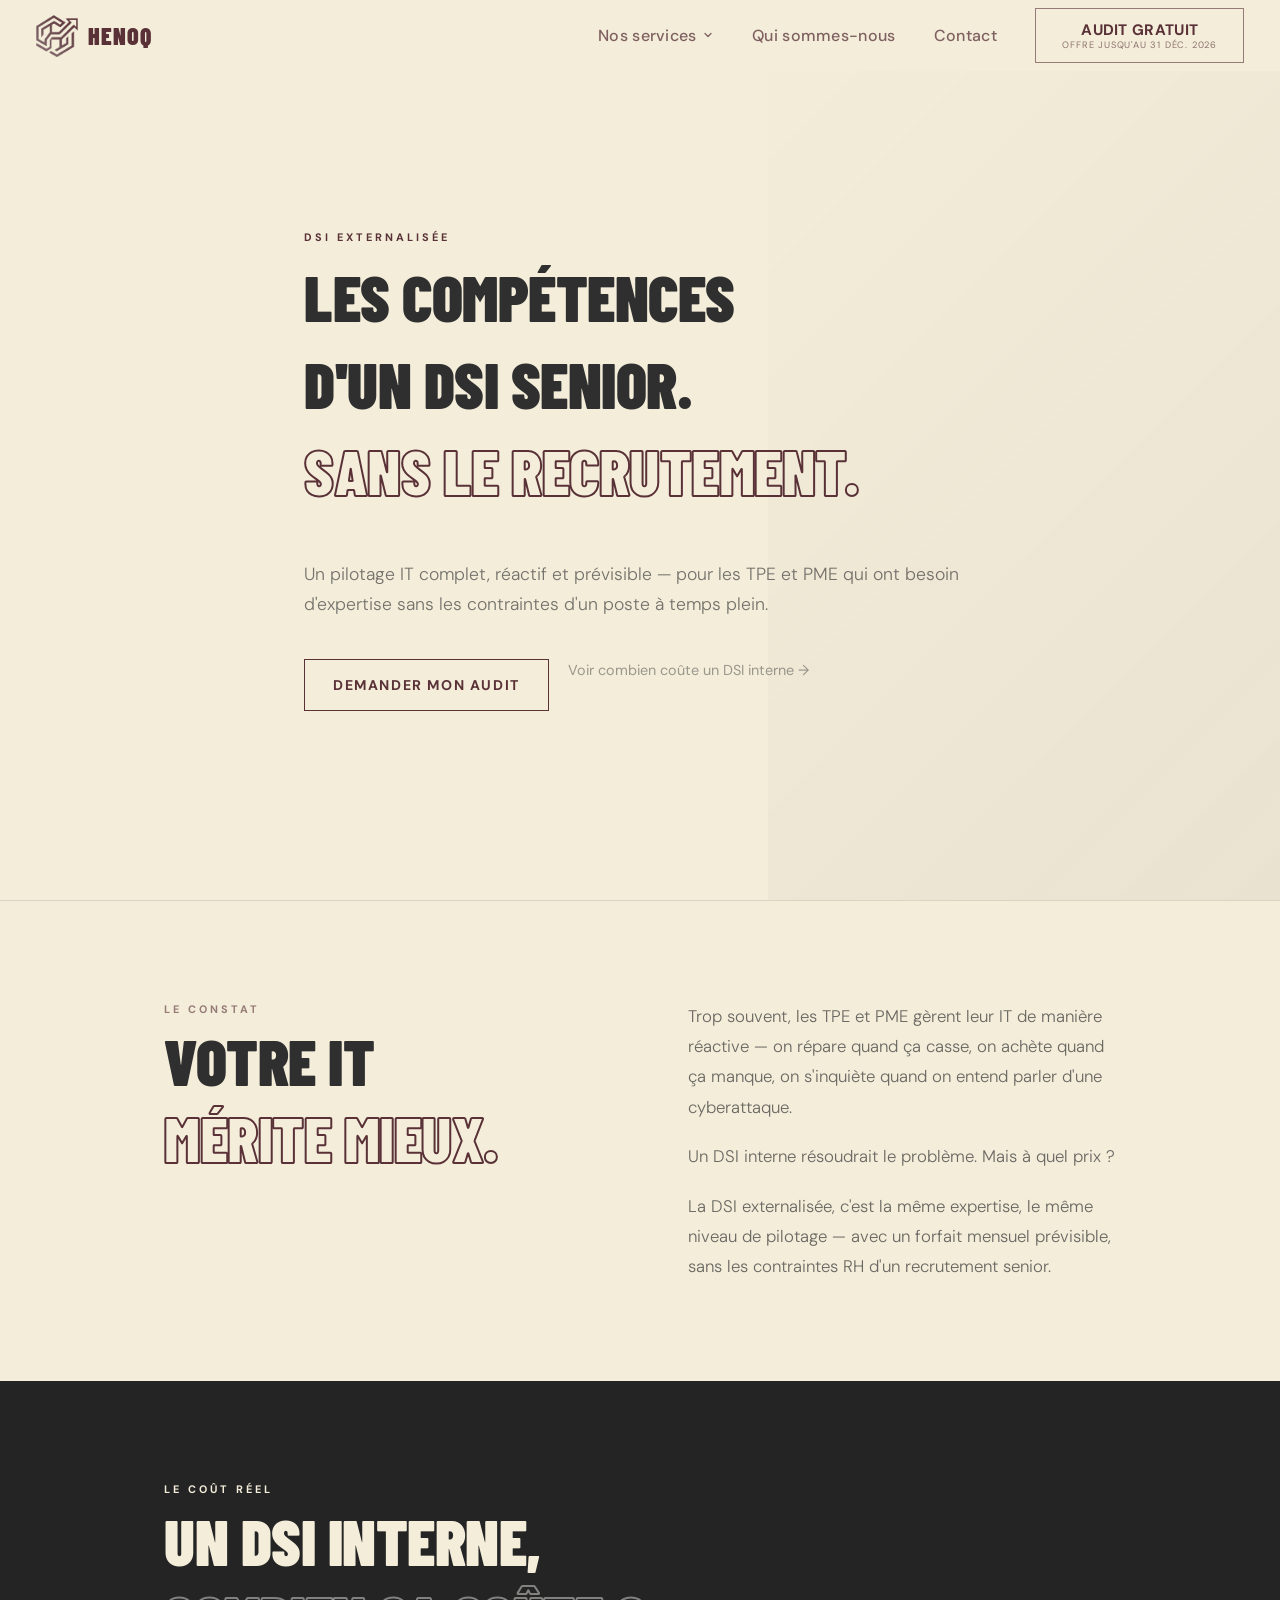
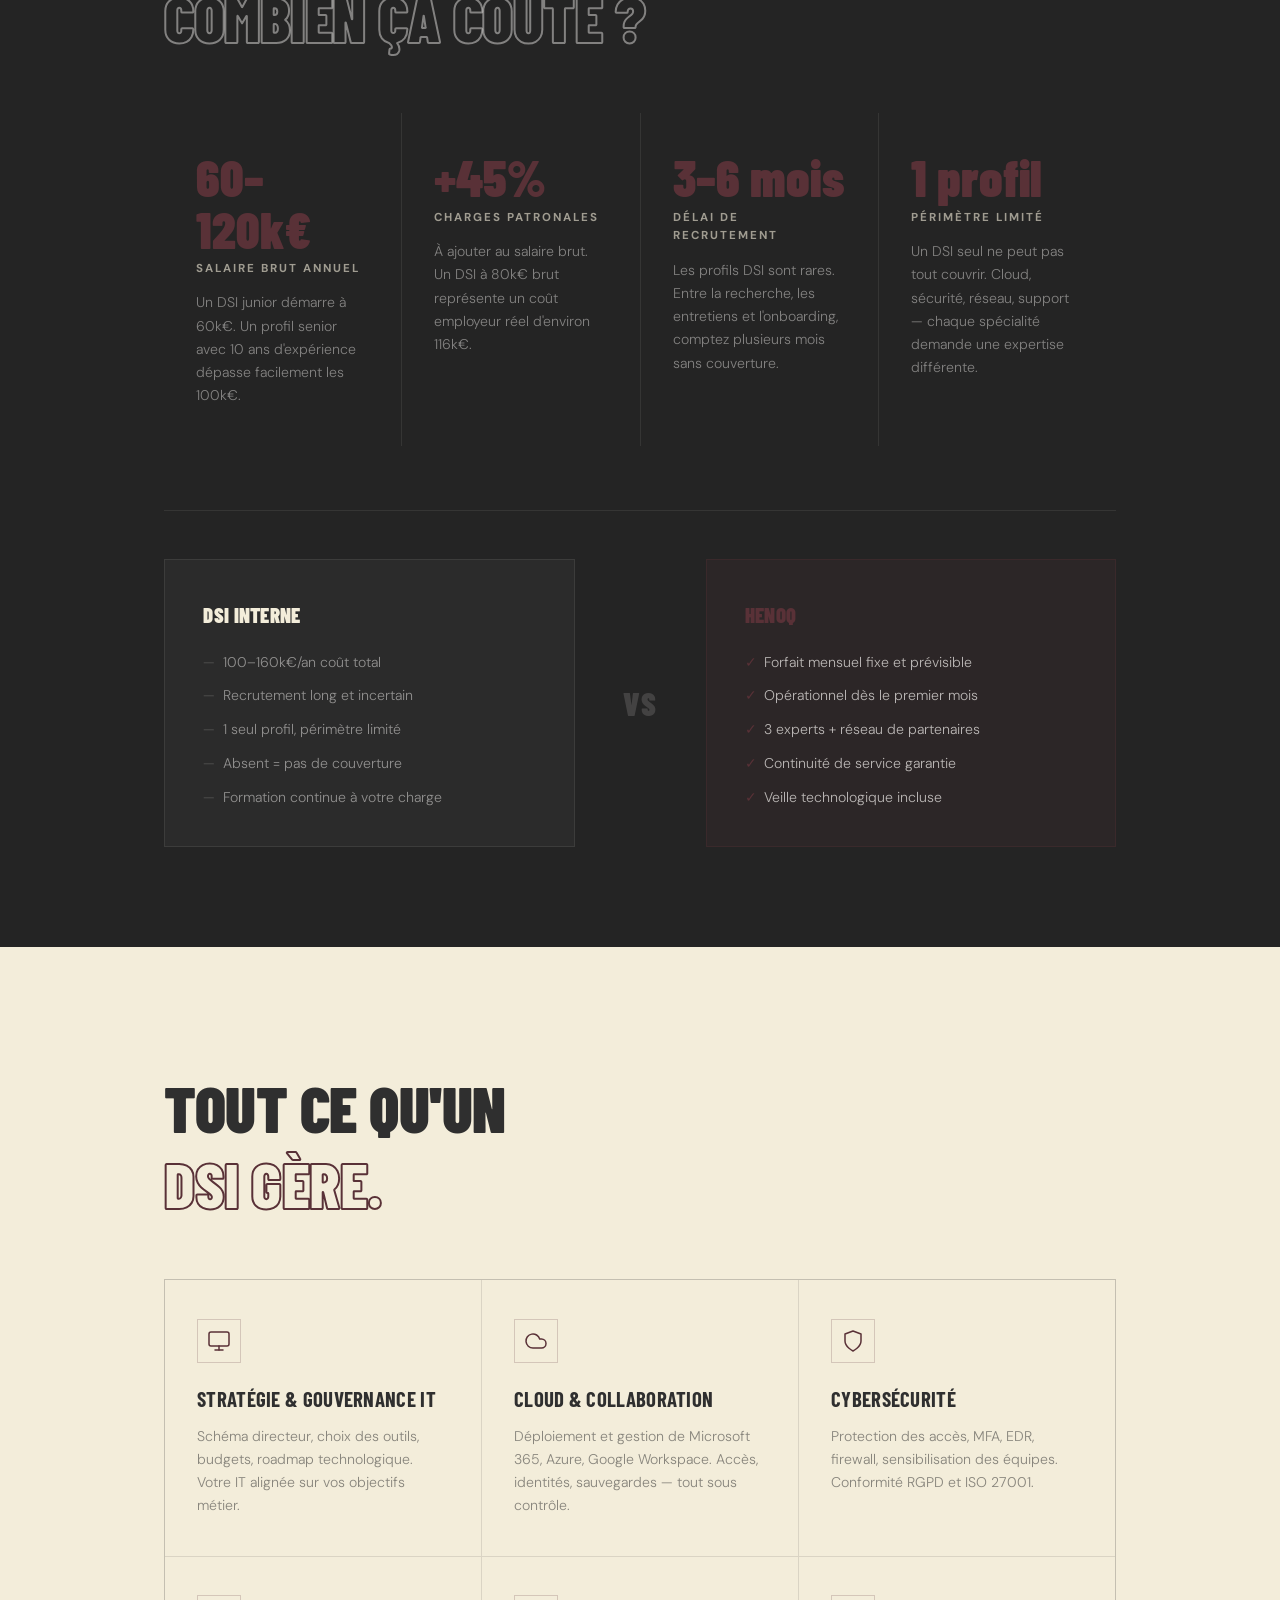
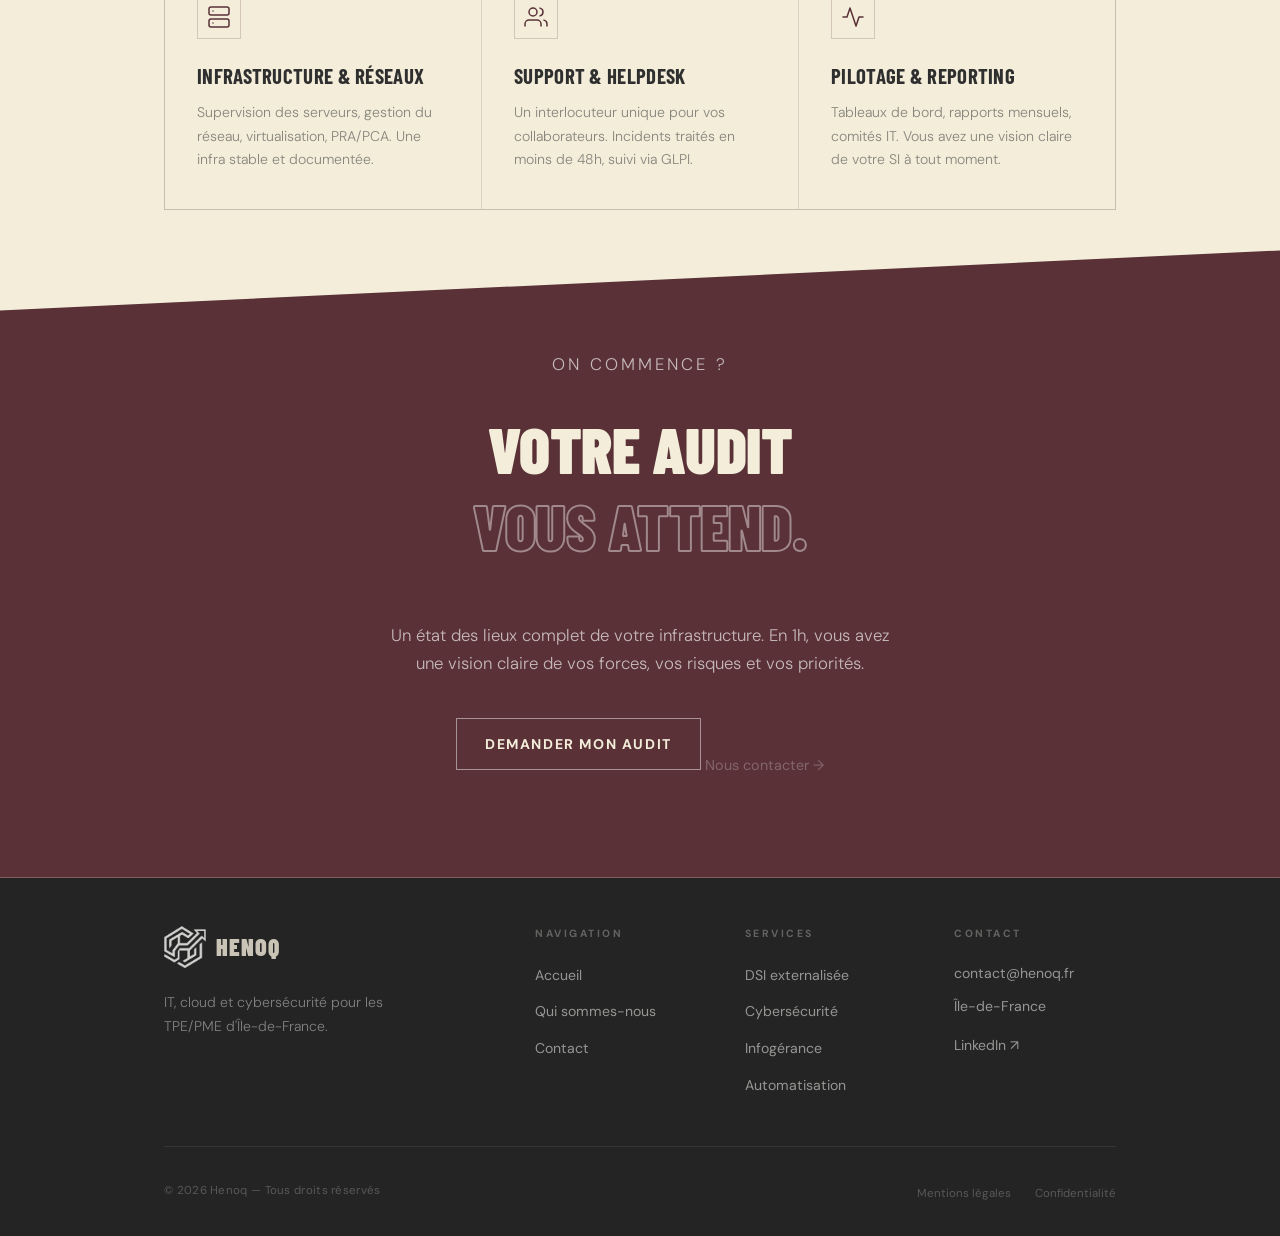
==== dsi.html @ ee6dee18 "Page DSI" ====
<!DOCTYPE html>
<html lang="fr">
<head>
  <meta charset="UTF-8">
  <meta name="viewport" content="width=device-width, initial-scale=1.0">

  <title>DSI Externalisée — Henoq</title>
  <meta name="description" content="Henoq assure votre DSI externalisée en Île-de-France : pilotage IT, cloud, sécurité, support et conformité. Les compétences d'un DSI senior, sans le coût d'un recrutement.">
  <meta name="robots" content="index, follow">
  <link rel="canonical" href="https://henoq.fr/dsi.html">
  <link rel="icon" type="image/png" href="assets/images/logo-white.png">
  <meta name="theme-color" content="#593137">

  <!-- Polices -->
  <link rel="preconnect" href="https://fonts.googleapis.com">
  <link rel="preconnect" href="https://fonts.gstatic.com" crossorigin>
  <link href="https://fonts.googleapis.com/css2?family=Barlow+Condensed:wght@400;600;700;900&family=DM+Sans:ital,opsz,wght@0,9..40,300;0,9..40,400;0,9..40,500;1,9..40,300&display=swap" rel="stylesheet">

  <!-- CSS -->
  <link rel="stylesheet" href="css/global.css">
  <link rel="stylesheet" href="css/nav.css">
  <link rel="stylesheet" href="css/dsi.css">
</head>
<body>

  <!-- NAV -->
  <nav id="nav" role="navigation" aria-label="Navigation principale">
    <a href="index.html" class="nav-brand" aria-label="Henoq — accueil">
      <img src="assets/images/logo.svg" alt="Henoq" class="nav-logo-img" onerror="this.src='assets/images/logo.png'" />
      <span class="nav-wordmark">HENOQ</span>
    </a>
    <button id="burger" aria-label="Menu" aria-expanded="false">
      <span></span><span></span><span></span>
    </button>
    <ul id="nav-menu" role="list">
      <li class="nav-item nav-item--dropdown">
        <button class="nav-dropdown-trigger" aria-expanded="false">
          Nos services
          <svg class="nav-chevron" width="12" height="12" viewBox="0 0 24 24" fill="none" stroke="currentColor" stroke-width="2.5" stroke-linecap="round" stroke-linejoin="round"><polyline points="6 9 12 15 18 9"/></svg>
        </button>
        <ul class="nav-dropdown" role="list">
          <li><a href="dsi.html"><span class="nav-drop-title">DSI externalisée</span><span class="nav-drop-sub">Votre DSI sans les coûts</span></a></li>
          <li><a href="infogerance.html"><span class="nav-drop-title">Infogérance</span><span class="nav-drop-sub">Gestion complète de votre IT</span></a></li>
          <li><a href="conseil-formation.html"><span class="nav-drop-title">Conseil & Formation</span><span class="nav-drop-sub">Stratégie IT & montée en compétences</span></a></li>
          <li><a href="cybersecurite.html"><span class="nav-drop-title">Cybersécurité</span><span class="nav-drop-sub">Protection & conformité</span></a></li>
          <li><a href="automatisation.html"><span class="nav-drop-title">Automatisation</span><span class="nav-drop-sub">Workflows & intégrations n8n</span></a></li>
        </ul>
      </li>
      <li><a href="qui-sommes-nous.html">Qui sommes-nous</a></li>
      <li><a href="contact.html">Contact</a></li>
      <li>
        <a href="contact.html" class="nav-cta">
          Audit gratuit
          <span class="nav-cta-badge">Offre jusqu'au 31 déc. 2026</span>
        </a>
      </li>
    </ul>
  </nav>

  <main>

    <!-- ══ HERO ══ -->
    <section id="dsi-hero">
      <div class="wrap">
        <p class="sec-eyebrow" style="--d:.3s;opacity:0;animation:fadeUp .6s ease both">DSI externalisée</p>
        <h1 class="dsi-hero-title">
          <span class="lw"><em class="l" style="--d:.4s">LES COMPÉTENCES</em></span>
          <span class="lw"><em class="l" style="--d:.55s">D'UN DSI SENIOR.</em></span>
          <span class="lw"><em class="l outline" style="--d:.7s">SANS LE RECRUTEMENT.</em></span>
        </h1>
        <p class="dsi-hero-sub" style="--d:1s;opacity:0;animation:fadeUp .65s ease both">
          Un pilotage IT complet, réactif et prévisible — pour les TPE et PME qui ont besoin d'expertise sans les contraintes d'un poste à temps plein.
        </p>
        <div style="--d:1.1s;opacity:0;animation:fadeUp .65s ease both;display:flex;gap:1.2rem;flex-wrap:wrap">
          <a href="contact.html" class="btn-fill">DEMANDER MON AUDIT</a>
          <a href="#dsi-cout" class="btn-text">Voir combien coûte un DSI interne →</a>
        </div>
      </div>
    </section>

    <!-- ══ LE PROBLÈME ══ -->
    <section id="dsi-problem">
      <div class="wrap">
        <div class="dsi-problem-grid">
          <div class="dsi-problem-left reveal">
            <p class="sec-eyebrow">Le constat</p>
            <h2 class="sec-title">
              <span class="lw">VOTRE IT</span>
              <span class="lw outline">MÉRITE MIEUX.</span>
            </h2>
          </div>
          <div class="dsi-problem-right reveal reveal-d1">
            <p>Trop souvent, les TPE et PME gèrent leur IT de manière réactive — on répare quand ça casse, on achète quand ça manque, on s'inquiète quand on entend parler d'une cyberattaque.</p>
            <p>Un DSI interne résoudrait le problème. Mais à quel prix ?</p>
            <p>La DSI externalisée, c'est la même expertise, le même niveau de pilotage — avec un forfait mensuel prévisible, sans les contraintes RH d'un recrutement senior.</p>
          </div>
        </div>
      </div>
    </section>

    <!-- ══ COÛT DSI INTERNE ══ -->
    <section id="dsi-cout">
      <div class="wrap">
        <p class="sec-eyebrow light reveal">Le coût réel</p>
        <h2 class="sec-title light reveal reveal-d1">
          <span class="lw">UN DSI INTERNE,</span>
          <span class="lw outline light">COMBIEN ÇA COÛTE ?</span>
        </h2>
        <div class="dsi-cout-grid">
          <div class="dsi-cout-item reveal">
            <p class="dsi-cout-num">60–120k€</p>
            <p class="dsi-cout-label">Salaire brut annuel</p>
            <p class="dsi-cout-desc">Un DSI junior démarre à 60k€. Un profil senior avec 10 ans d'expérience dépasse facilement les 100k€.</p>
          </div>
          <div class="dsi-cout-item reveal reveal-d1">
            <p class="dsi-cout-num">+45%</p>
            <p class="dsi-cout-label">Charges patronales</p>
            <p class="dsi-cout-desc">À ajouter au salaire brut. Un DSI à 80k€ brut représente un coût employeur réel d'environ 116k€.</p>
          </div>
          <div class="dsi-cout-item reveal reveal-d2">
            <p class="dsi-cout-num">3–6 mois</p>
            <p class="dsi-cout-label">Délai de recrutement</p>
            <p class="dsi-cout-desc">Les profils DSI sont rares. Entre la recherche, les entretiens et l'onboarding, comptez plusieurs mois sans couverture.</p>
          </div>
          <div class="dsi-cout-item reveal reveal-d3">
            <p class="dsi-cout-num">1 profil</p>
            <p class="dsi-cout-label">Périmètre limité</p>
            <p class="dsi-cout-desc">Un DSI seul ne peut pas tout couvrir. Cloud, sécurité, réseau, support — chaque spécialité demande une expertise différente.</p>
          </div>
        </div>

        <div class="dsi-vs reveal">
          <div class="dsi-vs-col dsi-vs-interne">
            <p class="dsi-vs-label">DSI interne</p>
            <ul>
              <li>100–160k€/an coût total</li>
              <li>Recrutement long et incertain</li>
              <li>1 seul profil, périmètre limité</li>
              <li>Absent = pas de couverture</li>
              <li>Formation continue à votre charge</li>
            </ul>
          </div>
          <div class="dsi-vs-separator">VS</div>
          <div class="dsi-vs-col dsi-vs-henoq">
            <p class="dsi-vs-label">Henoq</p>
            <ul>
              <li>Forfait mensuel fixe et prévisible</li>
              <li>Opérationnel dès le premier mois</li>
              <li>3 experts + réseau de partenaires</li>
              <li>Continuité de service garantie</li>
              <li>Veille technologique incluse</li>
            </ul>
          </div>
        </div>
      </div>
    </section>

    <!-- ══ CE QU'ON COUVRE ══ -->
    <section id="dsi-scope">
      <div class="wrap">
        <p class="sec-eyebrow reveal">Notre périmètre</p>
        <h2 class="sec-title reveal reveal-d1">
          <span class="lw">TOUT CE QU'UN</span>
          <span class="lw outline">DSI GÈRE.</span>
        </h2>
        <div class="dsi-scope-grid">

          <div class="dsi-scope-item reveal">
            <div class="dsi-scope-icon">
              <svg width="24" height="24" viewBox="0 0 24 24" fill="none" stroke="currentColor" stroke-width="1.5" stroke-linecap="round" stroke-linejoin="round"><rect x="2" y="3" width="20" height="14" rx="2"/><line x1="8" y1="21" x2="16" y2="21"/><line x1="12" y1="17" x2="12" y2="21"/></svg>
            </div>
            <h3>Stratégie & gouvernance IT</h3>
            <p>Schéma directeur, choix des outils, budgets, roadmap technologique. Votre IT alignée sur vos objectifs métier.</p>
          </div>

          <div class="dsi-scope-item reveal reveal-d1">
            <div class="dsi-scope-icon">
              <svg width="24" height="24" viewBox="0 0 24 24" fill="none" stroke="currentColor" stroke-width="1.5" stroke-linecap="round" stroke-linejoin="round"><path d="M17.5 19H9a7 7 0 1 1 6.71-9h1.79a4.5 4.5 0 1 1 0 9z"/></svg>
            </div>
            <h3>Cloud & collaboration</h3>
            <p>Déploiement et gestion de Microsoft 365, Azure, Google Workspace. Accès, identités, sauvegardes — tout sous contrôle.</p>
          </div>

          <div class="dsi-scope-item reveal reveal-d2">
            <div class="dsi-scope-icon">
              <svg width="24" height="24" viewBox="0 0 24 24" fill="none" stroke="currentColor" stroke-width="1.5" stroke-linecap="round" stroke-linejoin="round"><path d="M12 22s8-4 8-10V5l-8-3-8 3v7c0 6 8 10 8 10z"/></svg>
            </div>
            <h3>Cybersécurité</h3>
            <p>Protection des accès, MFA, EDR, firewall, sensibilisation des équipes. Conformité RGPD et ISO 27001.</p>
          </div>

          <div class="dsi-scope-item reveal reveal-d1">
            <div class="dsi-scope-icon">
              <svg width="24" height="24" viewBox="0 0 24 24" fill="none" stroke="currentColor" stroke-width="1.5" stroke-linecap="round" stroke-linejoin="round"><rect x="2" y="2" width="20" height="8" rx="2"/><rect x="2" y="14" width="20" height="8" rx="2"/><line x1="6" y1="6" x2="6.01" y2="6"/><line x1="6" y1="18" x2="6.01" y2="18"/></svg>
            </div>
            <h3>Infrastructure & réseaux</h3>
            <p>Supervision des serveurs, gestion du réseau, virtualisation, PRA/PCA. Une infra stable et documentée.</p>
          </div>

          <div class="dsi-scope-item reveal reveal-d2">
            <div class="dsi-scope-icon">
              <svg width="24" height="24" viewBox="0 0 24 24" fill="none" stroke="currentColor" stroke-width="1.5" stroke-linecap="round" stroke-linejoin="round"><path d="M17 21v-2a4 4 0 0 0-4-4H5a4 4 0 0 0-4 4v2"/><circle cx="9" cy="7" r="4"/><path d="M23 21v-2a4 4 0 0 0-3-3.87"/><path d="M16 3.13a4 4 0 0 1 0 7.75"/></svg>
            </div>
            <h3>Support & helpdesk</h3>
            <p>Un interlocuteur unique pour vos collaborateurs. Incidents traités en moins de 48h, suivi via GLPI.</p>
          </div>

          <div class="dsi-scope-item reveal reveal-d3">
            <div class="dsi-scope-icon">
              <svg width="24" height="24" viewBox="0 0 24 24" fill="none" stroke="currentColor" stroke-width="1.5" stroke-linecap="round" stroke-linejoin="round"><polyline points="22 12 18 12 15 21 9 3 6 12 2 12"/></svg>
            </div>
            <h3>Pilotage & reporting</h3>
            <p>Tableaux de bord, rapports mensuels, comités IT. Vous avez une vision claire de votre SI à tout moment.</p>
          </div>

        </div>
      </div>
    </section>

    <!-- ══ CTA ══ -->
    <section id="dsi-cta">
      <div class="wrap">
        <p class="sec-eyebrow light reveal">On commence ?</p>
        <h2 class="sec-title light reveal reveal-d1">
          <span class="lw">VOTRE AUDIT</span>
          <span class="lw outline light">VOUS ATTEND.</span>
        </h2>
        <p class="reveal reveal-d2">Un état des lieux complet de votre infrastructure. En 1h, vous avez une vision claire de vos forces, vos risques et vos priorités.</p>
        <div class="cta-btns reveal reveal-d3">
          <a href="contact.html" class="btn-fill light">DEMANDER MON AUDIT</a>
          <a href="contact.html" class="btn-text" style="color:rgba(246,244,241,.6)">Nous contacter →</a>
        </div>
      </div>
    </section>

  </main>

  <!-- FOOTER -->
  <footer id="footer" role="contentinfo">
    <div class="wrap">
      <div class="footer-inner">
        <div class="footer-brand reveal">
          <a href="index.html" class="nav-brand" aria-label="Henoq — accueil">
            <img src="assets/images/logo.svg" alt="Henoq" class="nav-logo-img" onerror="this.src='assets/images/logo.png'" />
            <span class="nav-wordmark">HENOQ</span>
          </a>
          <p class="footer-tagline">IT, cloud et cybersécurité pour les TPE/PME d'Île-de-France.</p>
        </div>
        <nav aria-label="Navigation secondaire" class="reveal reveal-d1">
          <p class="footer-col-title">Navigation</p>
          <ul class="footer-links" role="list">
            <li><a href="index.html">Accueil</a></li>
            <li><a href="qui-sommes-nous.html">Qui sommes-nous</a></li>
            <li><a href="contact.html">Contact</a></li>
          </ul>
        </nav>
        <nav aria-label="Nos services" class="reveal reveal-d2">
          <p class="footer-col-title">Services</p>
          <ul class="footer-links" role="list">
            <li><a href="dsi.html">DSI externalisée</a></li>
            <li><a href="cybersecurite.html">Cybersécurité</a></li>
            <li><a href="infogerance.html">Infogérance</a></li>
            <li><a href="automatisation.html">Automatisation</a></li>
          </ul>
        </nav>
        <div>
          <p class="footer-col-title">Contact</p>
          <p class="footer-contact-item"><a href="mailto:contact@henoq.fr">contact@henoq.fr</a></p>
          <p class="footer-contact-item">Île-de-France</p>
          <p class="footer-contact-item" style="margin-top:1rem">
            <a href="https://www.linkedin.com/company/henoq" target="_blank" rel="noopener noreferrer">LinkedIn ↗</a>
          </p>
        </div>
      </div>
      <div class="footer-bottom">
        <p class="footer-copy">© <span id="yr"></span> Henoq — Tous droits réservés</p>
        <nav aria-label="Mentions légales">
          <ul class="footer-legal" role="list">
            <li><a href="mentions-legales.html">Mentions légales</a></li>
            <li><a href="confidentialite.html">Confidentialité</a></li>
          </ul>
        </nav>
      </div>
    </div>
  </footer>

  <button id="btt" aria-label="Retour en haut">
    <svg viewBox="0 0 24 24" fill="none" stroke="currentColor" stroke-width="2" stroke-linecap="round" stroke-linejoin="round">
      <polyline points="18 15 12 9 6 15"></polyline>
    </svg>
  </button>

  <script src="js/nav.js"></script>
  <script src="js/dsi.js"></script>

</body>
</html>
---- css/global.css ----
/* ============================================================
   HENOQ — global.css
============================================================ */

@import url('https://fonts.googleapis.com/css2?family=Barlow+Condensed:wght@400;600;700;900&family=DM+Sans:ital,opsz,wght@0,9..40,300;0,9..40,400;0,9..40,500;1,9..40,300&display=swap');

*, *::before, *::after { box-sizing: border-box; margin: 0; padding: 0; }
* { font: inherit; }
img, video { display: block; max-width: 100%; }
a { text-decoration: none; color: inherit; }
ul { list-style: none; }
button { cursor: pointer; background: none; border: none; }

:root {
  --offwhite: #F3EDDA;
  --maroon:   #593137;
  --dark:     #2F2F2F;
  --border:   rgba(47,47,47,.13);
  --condensed: "Barlow Condensed", sans-serif;
  --body:      "DM Sans", sans-serif;
}

html { scroll-behavior: smooth; }

body {
  background: var(--offwhite);
  color: var(--dark);
  font-family: var(--body);
  font-size: 16px;
  line-height: 1.6;
  overflow-x: hidden;
  -webkit-font-smoothing: antialiased;
  -moz-osx-font-smoothing: grayscale;
}

::selection { background-color: var(--maroon); color: var(--offwhite); }
::-webkit-scrollbar { width: 5px; }
::-webkit-scrollbar-track { background: var(--offwhite); }
::-webkit-scrollbar-thumb { background: rgba(89,49,55,.3); border-radius: 3px; }
:focus-visible { outline: 2px solid var(--maroon); outline-offset: 3px; }

.wrap { max-width: 960px; margin: 0 auto; padding: 0 36px; }
section { padding: 80px 0; }

@keyframes lineUp {
  from { transform: translateY(105%); opacity: 0; }
  to   { transform: translateY(0);    opacity: 1; }
}
@keyframes fadeUp {
  from { opacity: 0; transform: translateY(20px); }
  to   { opacity: 1; transform: translateY(0); }
}
@keyframes bgSlide {
  from { transform: translateX(100%); }
  to   { transform: translateX(0); }
}
@keyframes spin { to { transform: rotate(360deg); } }
@keyframes shake {
  10%, 90% { transform: translateX(-2px); }
  20%, 80% { transform: translateX(3px); }
  30%, 50%, 70% { transform: translateX(-4px); }
  40%, 60% { transform: translateX(4px); }
}

.lw { display: block; overflow: visible; padding-bottom: .25em; }

.l {
  display: block;
  font-family: var(--condensed);
  font-weight: 900;
  font-size: clamp(2.8rem, 8vw, 4rem);
  line-height: .96;
  text-transform: uppercase;
  letter-spacing: -.5px;
  color: var(--dark);
  animation: lineUp .75s cubic-bezier(.22,1,.36,1) both;
  animation-delay: var(--d, 0s);
}

.l.outline, .outline {
  color: transparent;
  -webkit-text-stroke: 2px var(--maroon);
}
.outline.light { -webkit-text-stroke-color: rgba(246,244,241,.45); }

.sec-eyebrow {
  font-size: .68rem;
  font-weight: 700;
  letter-spacing: 3px;
  text-transform: uppercase;
  color: var(--maroon);
  opacity: .6;
  margin-bottom: .8rem;
}
.sec-eyebrow.light { color: var(--offwhite); opacity: .5; }

.sec-title {
  font-family: var(--condensed);
  font-size: clamp(2.4rem, 5vw, 4rem);
  font-weight: 900;
  text-transform: uppercase;
  line-height: .95;
  letter-spacing: -.5px;
  color: var(--dark);
  margin-bottom: 3rem;
}
.sec-title.light { color: var(--offwhite); }

.stitle {
  font-family: var(--condensed);
  font-size: clamp(1.9rem, 4vw, 2.6rem);
  font-weight: 900;
  letter-spacing: .5px;
  text-transform: uppercase;
  margin-bottom: .4rem;
}
.ssub { font-size: 1rem; opacity: .55; margin-bottom: 3rem; }
.stitle.light, .ssub.light { color: var(--offwhite); }
.ssub.light { opacity: .65; }

.btn-fill {
  display: inline-block;
  background: transparent;
  color: var(--maroon);
  border: 1.5px solid var(--maroon);
  padding: 14px 28px;
  font-size: .88rem;
  font-weight: 700;
  letter-spacing: 1.6px;
  text-transform: uppercase;
  position: relative;
  overflow: hidden;
  transition: color .3s;
  isolation: isolate;
}
.btn-fill::before {
  content: '';
  position: absolute; inset: 0;
  background: var(--maroon);
  transform: translateX(-101%);
  transition: transform .45s cubic-bezier(.76,0,.24,1);
  z-index: -1;
}
.btn-fill:hover::before { transform: translateX(0); }
.btn-fill:hover { color: var(--offwhite); }
.btn-fill > * { position: relative; z-index: 1; }

.btn-fill.light { color: var(--offwhite); border-color: rgba(246,244,241,.5); }
.btn-fill.light::before { background: var(--offwhite); }
.btn-fill.light:hover { color: var(--maroon); }

.btn-text { font-size: .9rem; font-weight: 400; opacity: .45; transition: opacity .2s; }
.btn-text:hover { opacity: 1; }

.reveal {
  opacity: 0;
  transform: translateY(22px);
  transition: opacity .6s ease, transform .6s ease;
}
.reveal.visible { opacity: 1; transform: none; }
.reveal-d1 { transition-delay: .1s; }
.reveal-d2 { transition-delay: .2s; }
.reveal-d3 { transition-delay: .3s; }

#btt {
  position: fixed;
  bottom: 2rem; right: 2rem;
  z-index: 300;
  width: 52px; height: 52px;
  background: #fff;
  border: 1.5px solid rgba(89,49,55,.2);
  border-radius: 50%;
  color: var(--maroon);
  display: flex; align-items: center; justify-content: center;
  opacity: 0; transform: translateY(12px);
  transition: opacity .4s ease, transform .4s ease, background .2s, border-color .2s, box-shadow .2s;
  pointer-events: none;
  box-shadow: 0 4px 16px rgba(0,0,0,.1);
}
#btt.visible { opacity: 1; transform: translateY(0); pointer-events: auto; }
#btt:hover { background: var(--maroon); border-color: var(--maroon); color: #fff; box-shadow: 0 6px 20px rgba(89,49,55,.3); }
#btt svg { width: 22px; height: 22px; transition: transform .25s ease; }
#btt:hover svg { transform: translateY(-3px); }

.sr-only {
  position: absolute; width: 1px; height: 1px;
  padding: 0; margin: -1px; overflow: hidden;
  clip: rect(0,0,0,0); white-space: nowrap; border-width: 0;
}

@media (max-width: 768px) {
  .wrap { padding: 0 20px; }
  section { padding: 60px 0; }
  .sec-title { font-size: clamp(2.8rem, 10.5vw, 3.8rem); margin-bottom: 2rem; }
  #btt { bottom: 1.2rem; right: 1.2rem; width: 44px; height: 44px; }
  #btt svg { width: 18px; height: 18px; }
}

@media (min-width: 1100px) {
  .wrap { max-width: 80vw; }
  .sec-title { font-size: clamp(3rem, 5vw, 5rem); }
}

/* ══ MOBILE ONLY ══ */
@media (max-width: 768px) {
  /* Boutons directement remplis — pas d'animation */
  .btn-fill {
    background: var(--maroon) !important;
    color: var(--offwhite) !important;
  }
  .btn-fill::before { display: none; }

  .btn-fill.light {
    background: var(--offwhite) !important;
    color: var(--maroon) !important;
  }
}
---- css/nav.css ----
/* ============================================================
   HENOQ — nav.css
============================================================ */

@keyframes navFadeIn {
  from { opacity: 0; transform: translateY(-6px); }
  to   { opacity: 1; transform: translateY(0); }
}

.nav-brand {
  opacity: 0;
  animation: navFadeIn 0.5s ease 0.1s both;
}

#nav-menu li:nth-child(1) { opacity: 0; animation: navFadeIn 0.5s ease 0.15s both; }
#nav-menu li:nth-child(2) { opacity: 0; animation: navFadeIn 0.5s ease 0.25s both; }
#nav-menu li:nth-child(3) { opacity: 0; animation: navFadeIn 0.5s ease 0.35s both; }
#nav-menu li:nth-child(4) { opacity: 0; animation: navFadeIn 0.5s ease 0.45s both; }
#nav-menu li:nth-child(5) { opacity: 0; animation: navFadeIn 0.5s ease 0.55s both; }

#burger {
  opacity: 0;
  animation: navFadeIn 0.5s ease 0.2s both;
}

#nav {
  position: fixed;
  inset: 0 0 auto;
  z-index: 200;
  display: flex;
  align-items: center;
  justify-content: space-between;
  padding: 0 36px;
  height: 71px;
  background: var(--offwhite);
  transition: background .35s ease, box-shadow .35s ease;
}

#nav.solid {
  background: var(--maroon);
  backdrop-filter: blur(12px);
  -webkit-backdrop-filter: blur(12px);
  box-shadow: 0 1px 0 rgba(89,49,55,.3);
}

/* ── Logo image ── */
.nav-brand {
  display: inline-flex;
  align-items: center;
  gap: 10px;
  transition: opacity .2s;
  cursor: pointer;
}
.nav-brand:hover { opacity: .75; }

.nav-logo-img {
  height: 38px;
  width: auto;
  display: block;
  filter: none;
  transition: filter .35s ease;
}

.nav-wordmark {
  font-family: var(--condensed);
  font-size: 1.5rem;
  font-weight: 900;
  letter-spacing: 1px;
  color: var(--maroon);
  transition: color .35s ease;
  line-height: 1;
}

#nav.solid .nav-logo-img { filter: brightness(0) invert(1) sepia(1) saturate(0.15) hue-rotate(5deg); }
#nav.solid .nav-wordmark { color: var(--offwhite); }

#footer .nav-logo-img { filter: brightness(0) invert(1) sepia(1) saturate(0.15) hue-rotate(5deg); opacity: .8; }
#footer .nav-wordmark { color: var(--offwhite); opacity: .8; }

/* ── Dropdown ── */
.nav-item { position: relative; }

.nav-dropdown-trigger {
  display: flex;
  align-items: center;
  gap: 5px;
  font-size: .88rem;
  font-weight: 500;
  letter-spacing: .3px;
  color: var(--maroon);
  opacity: .75;
  transition: opacity .2s, color .35s;
  background: none;
  border: none;
  cursor: pointer;
  padding: 0;
}
.nav-dropdown-trigger:hover { opacity: 1; }
#nav.solid .nav-dropdown-trigger { color: var(--offwhite); }

.nav-chevron {
  transition: transform .3s cubic-bezier(.76,0,.24,1);
  flex-shrink: 0;
}

/* Dropdown panel */
.nav-dropdown {
  position: absolute;
  top: calc(100% + 8px);
  left: 50%;
  transform: translateX(-50%) translateY(-6px);
  background: var(--offwhite);
  border: 1px solid var(--border);
  box-shadow: 0 12px 40px rgba(0,0,0,.1);
  min-width: 260px;
  padding: 8px 0;
  opacity: 0;
  pointer-events: none;
  transition: opacity .25s ease, transform .25s ease;
  z-index: 100;
}

/* Pont invisible qui couvre le gap entre trigger et dropdown */
.nav-item--dropdown > .nav-dropdown-trigger::after {
  content: '';
  position: absolute;
  top: 100%;
  left: -20px;
  right: -20px;
  height: 16px;
  background: transparent;
}

/* Flèche décorative */
.nav-dropdown::before {
  content: '';
  position: absolute;
  top: -6px;
  left: 50%;
  transform: translateX(-50%);
  width: 10px; height: 10px;
  background: var(--offwhite);
  border-left: 1px solid var(--border);
  border-top: 1px solid var(--border);
  rotate: 45deg;
  z-index: 101;
}

.nav-item--dropdown.open .nav-dropdown {
  opacity: 1;
  pointer-events: auto;
  transform: translateX(-50%) translateY(0);
}

.nav-item--dropdown.open .nav-chevron { transform: rotate(180deg); }

.nav-dropdown li {
  display: block;
}

.nav-dropdown li a {
  display: flex;
  flex-direction: column;
  gap: 2px;
  padding: 10px 20px;
  width: 100%;
  color: var(--dark) !important;
  opacity: 1 !important;
  transition: background .2s;
}
.nav-dropdown li a:hover { background: rgba(89,49,55,.06); }
.nav-dropdown li a::after { display: none !important; }

.nav-drop-title {
  font-size: .88rem;
  font-weight: 500;
  color: var(--dark);
  line-height: 1.2;
}
.nav-drop-sub {
  font-size: .72rem;
  color: rgba(47,47,47,.45);
  font-weight: 300;
}




#nav-menu {
  display: flex;
  gap: 2.4rem;
  align-items: center;
}
#nav-menu li { display: flex; }

/* Badge offre de lancement */
.nav-cta-badge {
  display: block;
  font-size: .58rem;
  font-weight: 400;
  letter-spacing: .8px;
  text-transform: uppercase;
  opacity: .65;
  margin-top: 2px;
  line-height: 1;
  font-family: var(--body);
}
.nav-cta:hover .nav-cta-badge { opacity: .8; }

#nav-menu a {
  font-size: .88rem;
  font-weight: 500;
  letter-spacing: .3px;
  color: var(--maroon);
  opacity: .75;
  transition: opacity .2s, color .35s;
  position: relative;
}
#nav-menu a:hover { opacity: 1; }

#nav-menu a:not(.nav-cta)::after {
  content: '';
  position: absolute;
  bottom: -3px; left: 0;
  width: 100%; height: 1.5px;
  background: var(--maroon);
  transform: scaleX(0);
  transform-origin: left;
  transition: transform .3s cubic-bezier(.76,0,.24,1), background .35s;
}
#nav-menu a:not(.nav-cta):hover::after { transform: scaleX(1); }
#nav-menu a.active { opacity: 1; }
#nav-menu a.active:not(.nav-cta)::after { transform: scaleX(1); }

#nav.solid #nav-menu a { color: var(--offwhite); }
#nav.solid #nav-menu a:not(.nav-cta)::after { background: var(--offwhite); }

.nav-cta {
  opacity: 1 !important;
  padding: 8px 22px;
  font-size: .88rem !important;
  font-weight: 700 !important;
  letter-spacing: 1.2px;
  text-transform: uppercase;
  position: relative;
  overflow: hidden;
  transition: color .3s !important;
  background: transparent !important;
  border: 1.5px solid rgba(89,49,55,.6);
  color: var(--maroon) !important;
  z-index: 0;
  display: flex !important;
  flex-direction: column;
  align-items: center;
  text-align: center;
  line-height: 1.2;
}
.nav-cta::before {
  content: '';
  position: absolute; inset: 0;
  background: var(--maroon);
  transform: translateX(-101%);
  transition: transform .45s cubic-bezier(.76,0,.24,1);
  z-index: -1;
}
.nav-cta:hover::before { transform: translateX(0); }
.nav-cta:hover { color: var(--offwhite) !important; }

#nav.solid .nav-cta { border-color: rgba(246,244,241,.6); color: var(--offwhite) !important; }
#nav.solid .nav-cta::before { background: var(--offwhite); }
#nav.solid .nav-cta:hover { color: var(--maroon) !important; }

#burger {
  display: flex;
  flex-direction: column;
  gap: 5px;
  padding: 4px;
}
#burger span {
  display: block;
  width: 22px; height: 2px;
  background: var(--maroon);
  transition: transform .28s ease, opacity .28s ease, background .35s;
}
#nav.solid #burger span { background: var(--offwhite); }

#burger.open span:nth-child(1) { transform: translateY(7px) rotate(45deg); }
#burger.open span:nth-child(2) { opacity: 0; }
#burger.open span:nth-child(3) { transform: translateY(-7px) rotate(-45deg); }

@media (max-width: 1099px) {
  /* Menu principal */
  #nav-menu {
    flex-direction: column;
    position: fixed;
    top: 71px; left: 0; right: 0;
    padding: 24px 32px;
    gap: 1.4rem;
    align-items: flex-start;
    border-top: 1px solid rgba(0,0,0,.08);
    box-shadow: 0 8px 24px rgba(0,0,0,.15);
    clip-path: inset(0 0 100% 0);
    opacity: 0;
    pointer-events: none;
    transition: clip-path .35s cubic-bezier(.76,0,.24,1), opacity .25s ease;
    background: var(--offwhite);
  }
  #nav.open #nav-menu { clip-path: inset(0 0 0% 0); opacity: 1; pointer-events: auto; }

  /* Fond maroon quand nav non scrollée */
  #nav:not(.solid) #nav-menu { background: var(--offwhite); border-top-color: rgba(89,49,55,.1); }
  #nav:not(.solid) #nav-menu a { color: var(--maroon) !important; }
  #nav:not(.solid) .nav-dropdown-trigger { color: var(--maroon) !important; }
  #nav:not(.solid) .nav-drop-title { color: var(--dark) !important; }
  #nav:not(.solid) .nav-drop-sub { color: rgba(47,47,47,.45) !important; }
  #nav:not(.solid) .nav-dropdown { border-top-color: rgba(89,49,55,.15) !important; }
  #nav:not(.solid) .nav-cta { border-color: rgba(89,49,55,.5) !important; color: var(--maroon) !important; }
  #nav:not(.solid) .nav-cta::before { background: var(--maroon) !important; }
  #nav:not(.solid) .nav-cta:hover { color: var(--offwhite) !important; }

  /* Fond offwhite quand nav scrollée */
  #nav.solid #nav-menu a { color: var(--offwhite) !important; opacity: .75; }
  #nav.solid .nav-dropdown-trigger { color: var(--offwhite) !important; }
  #nav.solid .nav-drop-title { color: var(--offwhite) !important; }
  #nav.solid .nav-cta { border-color: rgba(246,244,241,.5) !important; color: var(--offwhite) !important; padding: 10px 20px !important; }
  #nav.solid .nav-cta::before { background: var(--offwhite) !important; }
  #nav.solid .nav-cta:hover { color: var(--maroon) !important; }

  /* Cacher le bouton Audit Gratuit dans le burger menu */
  #nav-menu li:has(.nav-cta) { display: none; }

  /* Taille des liens */
  #nav-menu > li > a,
  #nav-menu > li > .nav-dropdown-trigger { font-size: 1.2rem; }
  .nav-drop-title { font-size: 1rem; }

  /* Dropdown — s'ouvre dans le flux sous "Nos services" */
  .nav-item--dropdown { width: 100%; display: flex; flex-direction: column; }
  .nav-dropdown-trigger { opacity: .75; font-size: 1rem; width: 100%; justify-content: space-between; padding: 4px 0; }
  .nav-dropdown-trigger:hover { opacity: 1; }

  .nav-dropdown {
    position: static !important;
    transform: none !important;
    box-shadow: none !important;
    border: none !important;
    border-top: 1px solid rgba(0,0,0,.08) !important;
    padding: 4px 0 0 !important;
    margin-top: 8px;
    background: transparent !important;
    display: none;
    width: 100%;
    min-width: unset;
  }
  #nav:not(.solid) .nav-dropdown { border-top-color: rgba(89,49,55,.15) !important; }
  .nav-dropdown::before { display: none !important; }
  .nav-item--dropdown.open .nav-dropdown { display: block; opacity: 1; pointer-events: auto; }

  .nav-dropdown li { display: block; width: 100%; }
  .nav-dropdown li a { padding: 10px 0 !important; background: transparent !important; width: 100%; align-items: flex-start; }
  .nav-dropdown li a:hover { background: transparent !important; }
  .nav-drop-title { font-size: .95rem; }
  .nav-drop-sub { font-size: .75rem; }
}

@media (min-width: 1100px) {
  .nav-dropdown-trigger { font-size: 1rem; }
}

@media (min-width: 1100px) {
  #burger { display: none; }
  #nav-menu {
    position: static !important;
    flex-direction: row !important;
    background: transparent !important;
    padding: 0 !important;
    border: none !important;
    box-shadow: none !important;
    clip-path: none !important;
    opacity: 1 !important;
    pointer-events: auto !important;
    transition: none !important;
  }
  #nav-menu a { font-size: 1rem; }
  .nav-cta { padding: 12px 26px !important; font-size: .95rem !important; }
  .nav-logo-img { height: 42px; }
}

@media (max-width: 768px) {
  #nav { padding: 0 20px; height: 60px; }
  #nav-menu { top: 60px; }
  .nav-logo-img { height: 32px; }
}

/* ══════════════════════════════════════════
   FOOTER
══════════════════════════════════════════ */
#footer { background: #242424; padding: 48px 0 32px; }

.footer-inner {
  display: grid;
  grid-template-columns: 2fr 1fr 1fr 1fr;
  gap: 3rem;
  padding-bottom: 3rem;
  border-bottom: 1px solid rgba(246,244,241,.08);
  margin-bottom: 2rem;
}

.footer-tagline {
  margin-top: 1rem;
  font-size: .88rem;
  color: rgba(246,244,241,.45);
  line-height: 1.65;
  max-width: 240px;
  font-weight: 300;
}

.footer-col-title {
  font-size: .65rem;
  font-weight: 700;
  letter-spacing: 2.5px;
  text-transform: uppercase;
  color: rgba(246,244,241,.3);
  margin-bottom: 1.2rem;
}

.footer-links { display: flex; flex-direction: column; gap: .7rem; }
.footer-links a { font-size: .88rem; color: rgba(246,244,241,.55); transition: color .2s; }
.footer-links a:hover { color: var(--offwhite); }

.footer-contact-item { font-size: .88rem; color: rgba(246,244,241,.55); margin-bottom: .7rem; }
.footer-contact-item a { transition: color .2s; }
.footer-contact-item a:hover { color: rgba(246,244,241,.9); text-decoration: underline; text-underline-offset: 3px; }

.footer-bottom {
  display: flex;
  align-items: center;
  justify-content: space-between;
  flex-wrap: wrap;
  gap: 1rem;
}
.footer-copy { font-size: .72rem; color: rgba(246,244,241,.25); letter-spacing: .3px; }
.footer-legal { display: flex; gap: 1.5rem; }
.footer-legal a { font-size: .72rem; color: rgba(246,244,241,.25); transition: color .2s; }
.footer-legal a:hover { color: rgba(246,244,241,.6); }

@media (max-width: 900px) { .footer-inner { grid-template-columns: 1fr 1fr; gap: 2rem; } }
@media (max-width: 600px) {
  .footer-inner { grid-template-columns: 1fr; gap: 1.8rem; }
  .footer-bottom { flex-direction: column; align-items: flex-start; }
}

/* ══ MOBILE ONLY ══ */
@media (max-width: 1099px) {
  /* Menu ouvert : fond maroon quand la nav est maroon (non solid) */
  #nav:not(.solid).open #nav-menu {
    background: var(--maroon);
    box-shadow: 0 12px 32px rgba(0,0,0,.25);
    border-top: 1px solid rgba(246,244,241,.1);
  }
  #nav:not(.solid).open #nav-menu a {
    color: var(--offwhite) !important;
    opacity: .75;
  }
  #nav:not(.solid).open #nav-menu a:hover { opacity: 1; }
  #nav:not(.solid).open #nav-menu a:not(.nav-cta)::after {
    background: var(--offwhite) !important;
  }
  #nav:not(.solid).open .nav-dropdown-trigger {
    color: var(--offwhite) !important;
  }
  #nav:not(.solid).open .nav-cta {
    border-color: rgba(246,244,241,.5) !important;
    color: var(--offwhite) !important;
  }
  #nav:not(.solid).open .nav-cta::before {
    background: var(--offwhite) !important;
  }
  #nav:not(.solid).open .nav-cta:hover {
    color: var(--maroon) !important;
  }

  /* Drop shadow sur le menu ouvert (tous les cas) */
  #nav.open #nav-menu {
    box-shadow: 0 12px 32px rgba(0,0,0,.2);
  }
}
---- css/dsi.css ----
/* ============================================================
   HENOQ — dsi.css
============================================================ */

/* ══ HERO ══ */
#dsi-hero {
  min-height: 100vh;
  display: flex;
  align-items: center;
  padding: 120px 0 80px;
  position: relative;
  overflow: hidden;
  background: var(--offwhite);
}

#dsi-hero::after {
  content: '';
  position: absolute;
  top: 0; right: 0;
  width: 40%;
  height: 100%;
  background: linear-gradient(135deg, transparent 0%, rgba(89,49,55,.05) 100%);
  pointer-events: none;
}

.dsi-hero-title {
  font-family: var(--condensed);
  font-weight: 900;
  font-size: clamp(3rem, 7vw, 6.5rem);
  text-transform: uppercase;
  line-height: .92;
  letter-spacing: -.5px;
  color: var(--dark);
  margin: 1.2rem 0 2rem;
}

.dsi-hero-sub {
  font-size: 1.1rem;
  font-weight: 300;
  line-height: 1.75;
  color: rgba(47,47,47,.65);
  max-width: 56ch;
  margin-bottom: 2.4rem;
  animation: fadeUp .65s ease both;
  animation-delay: var(--d, 0s);
}

/* ══ LE PROBLÈME ══ */
#dsi-problem {
  padding: 100px 0;
  background: var(--offwhite);
  border-top: 1px solid var(--border);
}

.dsi-problem-grid {
  display: grid;
  grid-template-columns: 1fr 1fr;
  gap: 6rem;
  align-items: start;
}

.dsi-problem-right p {
  font-size: 1.05rem;
  font-weight: 300;
  line-height: 1.8;
  color: rgba(47,47,47,.7);
  margin-bottom: 1.2rem;
}
.dsi-problem-right p:last-child { margin-bottom: 0; }

/* ══ COÛT ══ */
#dsi-cout {
  background: #242424;
  padding: 100px 0;
}

.dsi-cout-grid {
  display: grid;
  grid-template-columns: repeat(4, 1fr);
  gap: 1px;
  background: rgba(246,244,241,.08);
  margin-top: 3rem;
}

.dsi-cout-item {
  background: #242424;
  padding: 2.4rem 2rem;
  transition: background .25s;
}
.dsi-cout-item:hover { background: rgba(246,244,241,.03); }

.dsi-cout-num {
  font-family: var(--condensed);
  font-size: clamp(2.4rem, 4vw, 3.6rem);
  font-weight: 900;
  color: var(--maroon);
  line-height: 1;
  margin-bottom: .4rem;
}

.dsi-cout-label {
  font-size: .72rem;
  font-weight: 700;
  letter-spacing: 2px;
  text-transform: uppercase;
  color: var(--offwhite);
  opacity: .6;
  margin-bottom: .8rem;
}

.dsi-cout-desc {
  font-size: .88rem;
  font-weight: 300;
  line-height: 1.65;
  color: rgba(246,244,241,.45);
}

/* VS block */
.dsi-vs {
  display: grid;
  grid-template-columns: 1fr auto 1fr;
  gap: 3rem;
  align-items: center;
  margin-top: 4rem;
  padding-top: 3rem;
  border-top: 1px solid rgba(246,244,241,.08);
}

.dsi-vs-col {
  padding: 2.4rem;
}

.dsi-vs-interne {
  background: rgba(246,244,241,.03);
  border: 1px solid rgba(246,244,241,.08);
}

.dsi-vs-henoq {
  background: rgba(89,49,55,.15);
  border: 1px solid rgba(89,49,55,.3);
}

.dsi-vs-label {
  font-family: var(--condensed);
  font-size: 1.3rem;
  font-weight: 900;
  text-transform: uppercase;
  color: var(--offwhite);
  margin-bottom: 1.2rem;
  letter-spacing: .3px;
}

.dsi-vs-henoq .dsi-vs-label { color: var(--maroon); }

.dsi-vs-col ul { list-style: none; display: flex; flex-direction: column; gap: .7rem; }
.dsi-vs-col li {
  font-size: .88rem;
  font-weight: 300;
  color: rgba(246,244,241,.5);
  padding-left: 1.2rem;
  position: relative;
}
.dsi-vs-col li::before {
  content: '—';
  position: absolute;
  left: 0;
  color: rgba(246,244,241,.2);
}
.dsi-vs-henoq li { color: rgba(246,244,241,.7); }
.dsi-vs-henoq li::before { color: var(--maroon); content: '✓'; }

.dsi-vs-separator {
  font-family: var(--condensed);
  font-size: 2rem;
  font-weight: 900;
  color: rgba(246,244,241,.15);
  text-align: center;
  letter-spacing: 2px;
}

/* ══ CE QU'ON COUVRE ══ */
#dsi-scope {
  padding: 100px 0;
  background: var(--offwhite);
}

.dsi-scope-grid {
  display: grid;
  grid-template-columns: repeat(3, 1fr);
  gap: 1px;
  background: var(--border);
  border: 1px solid var(--border);
  margin-top: 3rem;
}

.dsi-scope-item {
  background: var(--offwhite);
  padding: 2.4rem 2rem;
  transition: background .25s;
  position: relative;
  overflow: hidden;
}
.dsi-scope-item::before {
  content: '';
  position: absolute;
  inset: 0;
  background: var(--maroon);
  transform: translateY(101%);
  transition: transform .45s cubic-bezier(.76,0,.24,1);
  z-index: 0;
}
.dsi-scope-item:hover::before { transform: translateY(0); }
.dsi-scope-item > * { position: relative; z-index: 1; }

.dsi-scope-icon {
  width: 44px;
  height: 44px;
  display: flex;
  align-items: center;
  justify-content: center;
  border: 1.5px solid rgba(89,49,55,.2);
  margin-bottom: 1.2rem;
  color: var(--maroon);
  transition: border-color .3s, color .3s;
}
.dsi-scope-item:hover .dsi-scope-icon { border-color: rgba(246,244,241,.3); color: var(--offwhite); }

.dsi-scope-item h3 {
  font-family: var(--condensed);
  font-size: 1.3rem;
  font-weight: 700;
  text-transform: uppercase;
  color: var(--dark);
  margin-bottom: .6rem;
  letter-spacing: .3px;
  transition: color .3s;
}
.dsi-scope-item:hover h3 { color: var(--offwhite); }

.dsi-scope-item p {
  font-size: .88rem;
  font-weight: 300;
  line-height: 1.65;
  color: rgba(47,47,47,.55);
  transition: color .3s;
}
.dsi-scope-item:hover p { color: rgba(246,244,241,.65); }

/* ══ CTA ══ */
#dsi-cta {
  background: var(--maroon);
  padding: 100px 0;
  text-align: center;
  clip-path: polygon(0 60px, 100% 0, 100% 100%, 0 100%);
  margin-top: -60px;
}

#dsi-cta p {
  font-size: 1.05rem;
  font-weight: 300;
  color: rgba(246,244,241,.7);
  max-width: 48ch;
  margin: 0 auto 2.5rem;
  line-height: 1.7;
}

/* ══ RESPONSIVE ══ */
@media (max-width: 900px) {
  .dsi-problem-grid { grid-template-columns: 1fr; gap: 2rem; }
  .dsi-cout-grid { grid-template-columns: repeat(2, 1fr); }
  .dsi-scope-grid { grid-template-columns: repeat(2, 1fr); }
  .dsi-vs { grid-template-columns: 1fr; }
  .dsi-vs-separator { display: none; }
}

@media (max-width: 768px) {
  #dsi-hero { padding: 100px 0 60px; min-height: auto; }
  .dsi-hero-title { font-size: clamp(2.8rem, 10vw, 4rem); }
  .dsi-cout-grid { grid-template-columns: 1fr; }
  .dsi-scope-grid { grid-template-columns: 1fr; }
  #dsi-cta { clip-path: polygon(0 40px, 100% 0, 100% 100%, 0 100%); margin-top: -40px; }
}

@media (min-width: 1100px) {
  #dsi-hero { padding: 140px 0 100px; }
  .dsi-hero-title { font-size: clamp(5rem, 8vw, 7.5rem); }
}
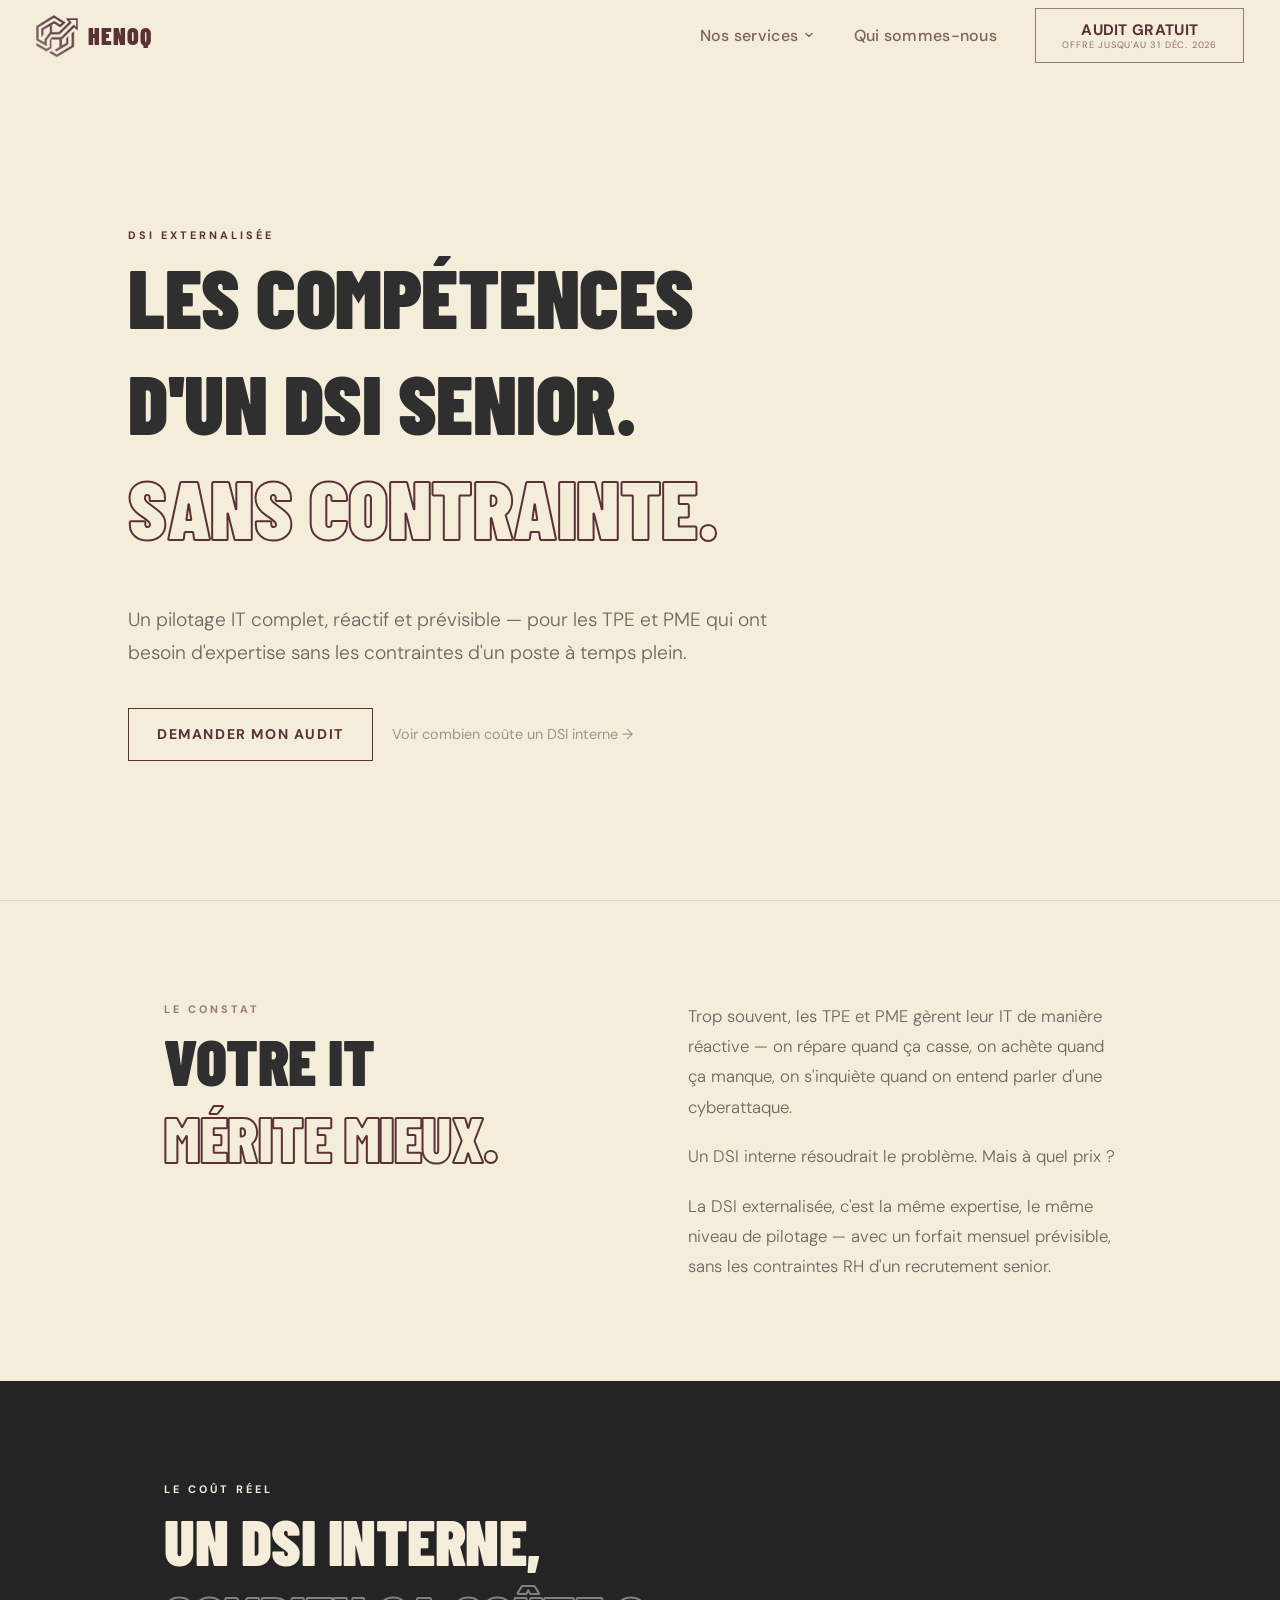
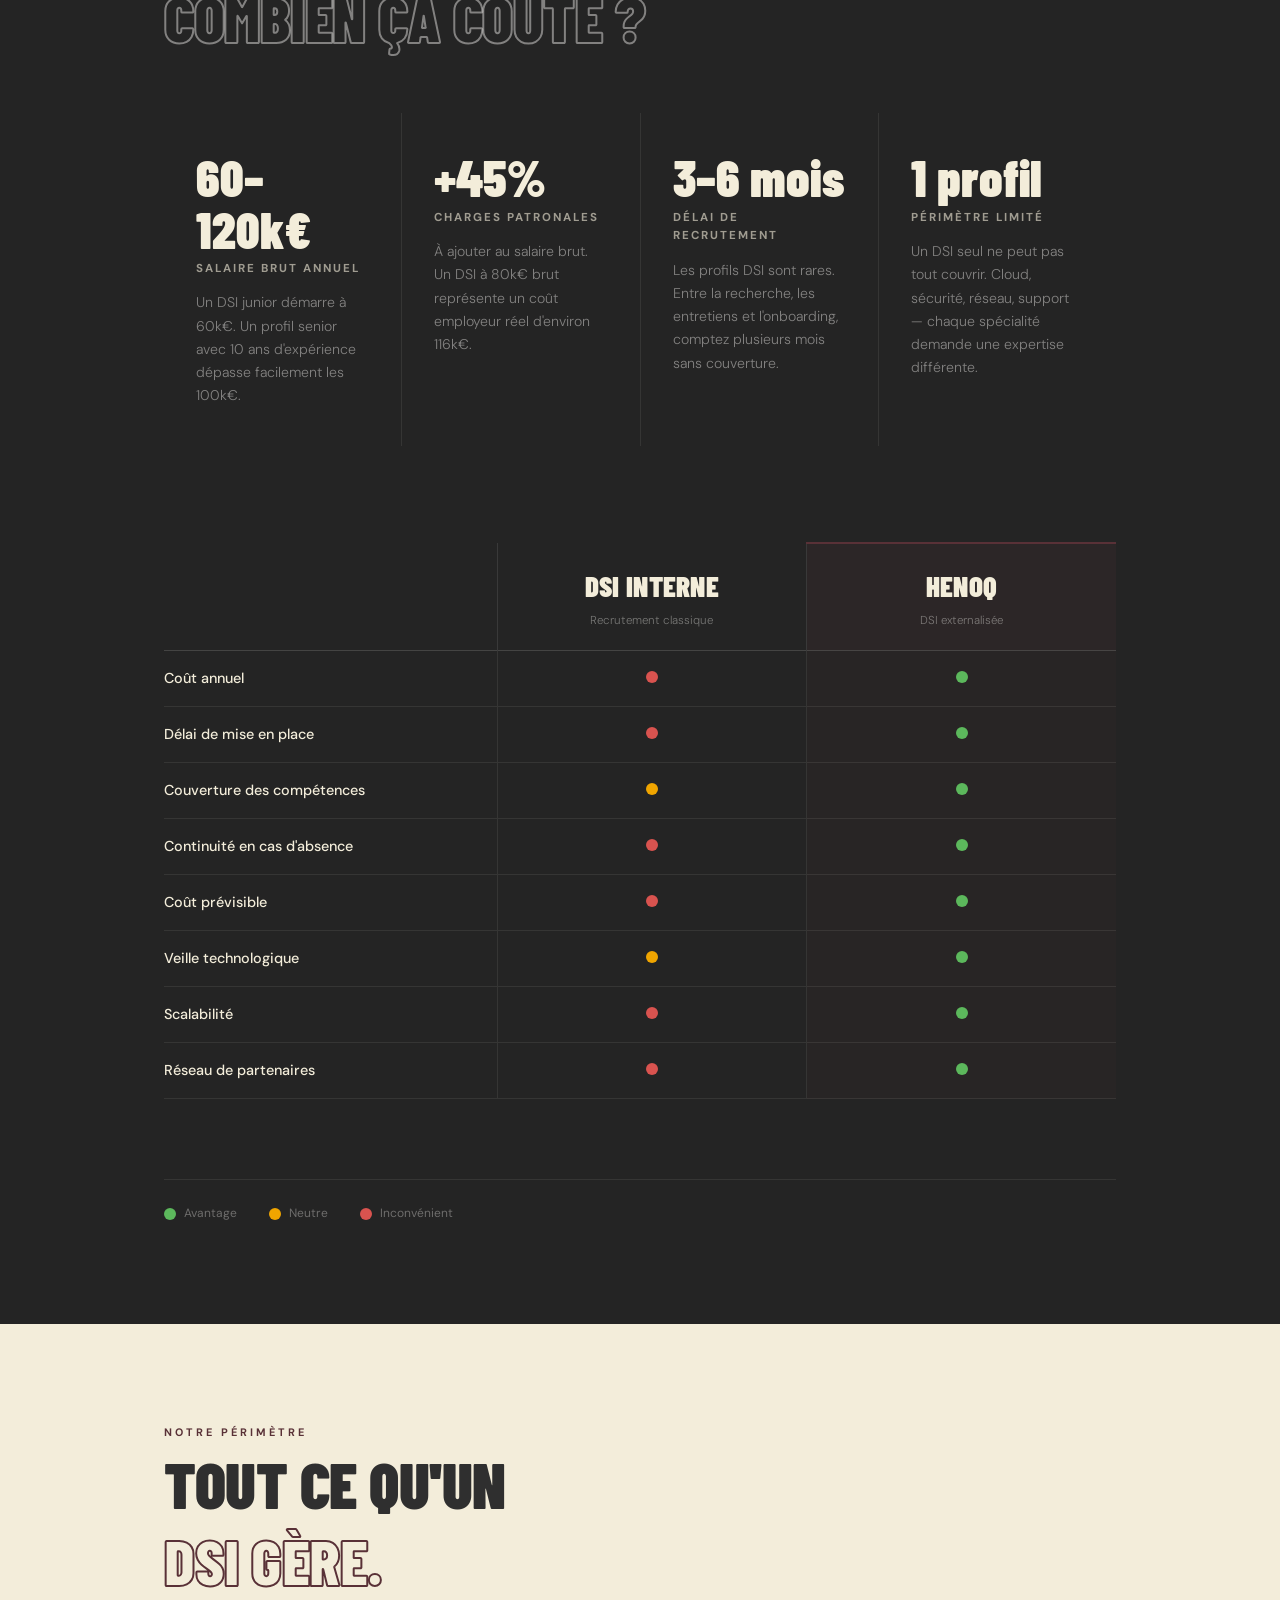
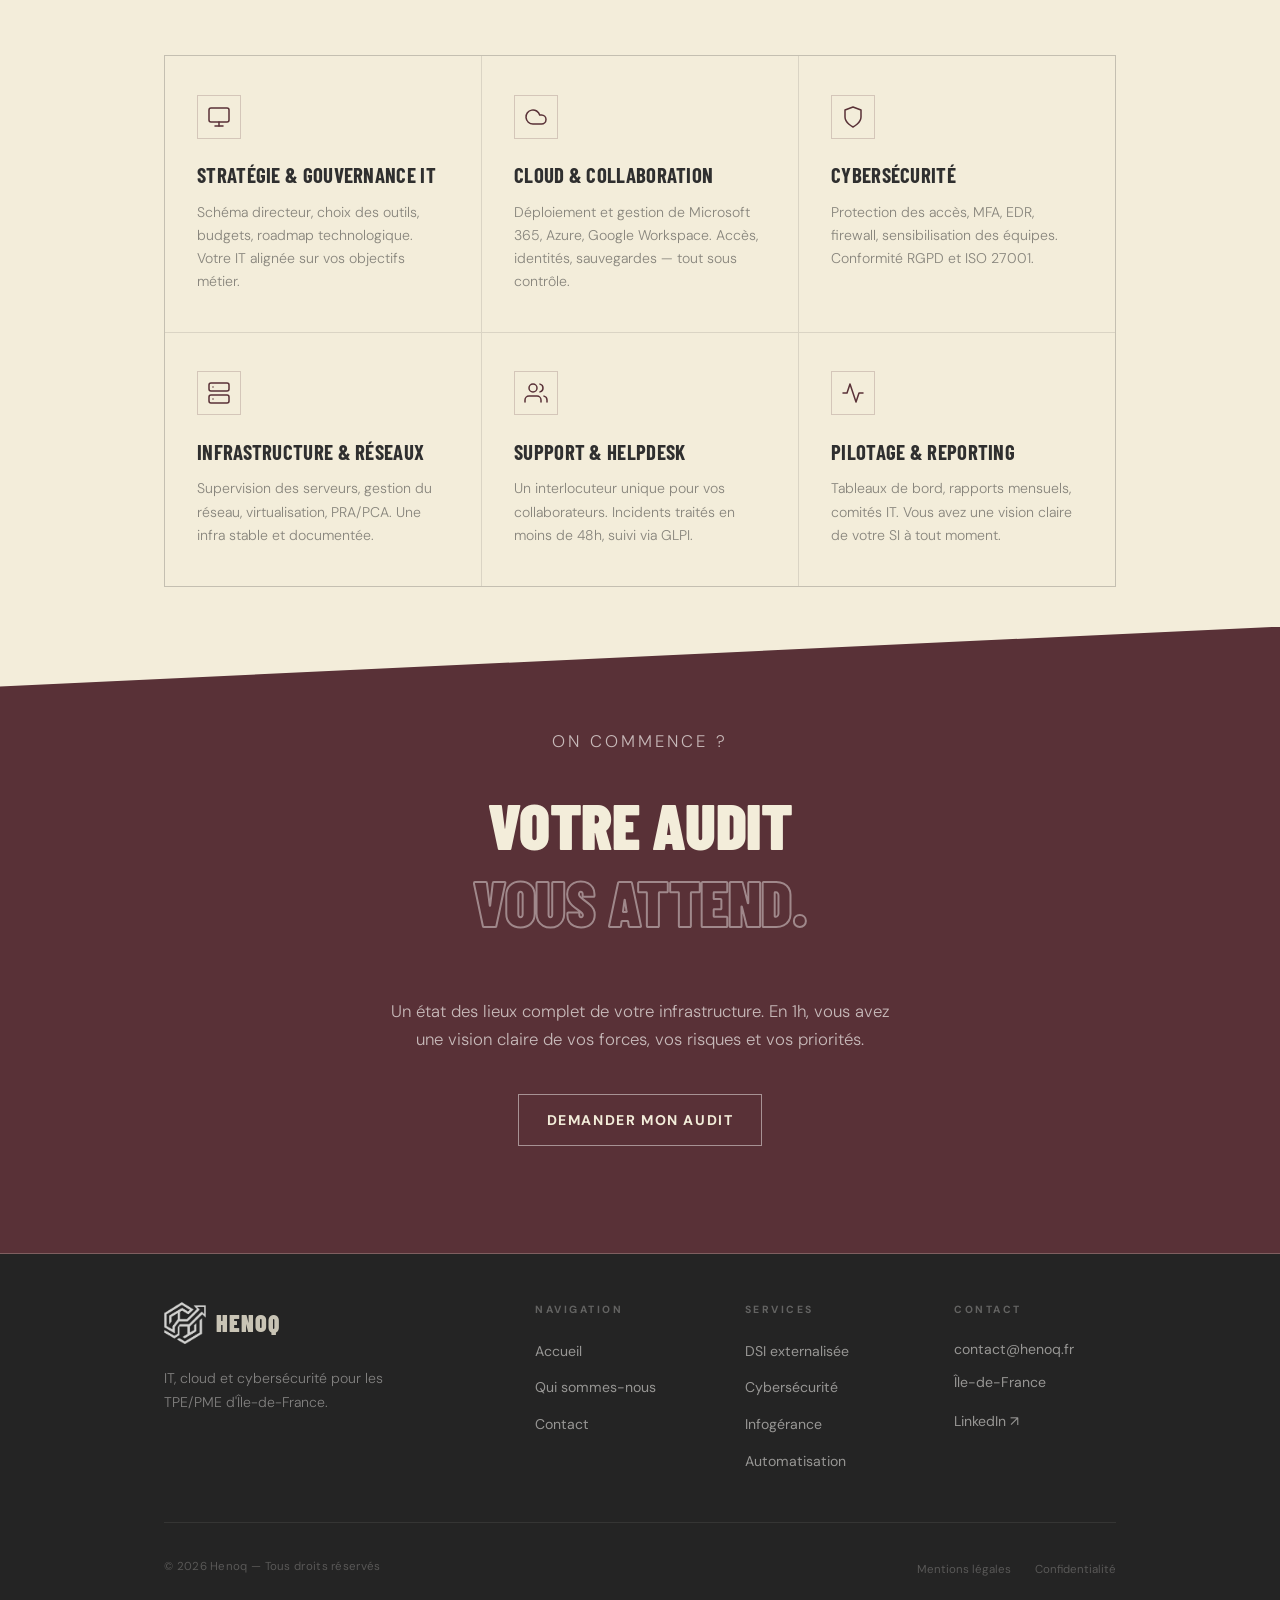
==== commit c86b1f3a: "Finition style page DSI" ====
--- a/dsi.html
+++ b/dsi.html
@@ -24,55 +24,24 @@
 <body>
 
   <!-- NAV -->
-  <nav id="nav" role="navigation" aria-label="Navigation principale">
-    <a href="index.html" class="nav-brand" aria-label="Henoq — accueil">
-      <img src="assets/images/logo.svg" alt="Henoq" class="nav-logo-img" onerror="this.src='assets/images/logo.png'" />
-      <span class="nav-wordmark">HENOQ</span>
-    </a>
-    <button id="burger" aria-label="Menu" aria-expanded="false">
-      <span></span><span></span><span></span>
-    </button>
-    <ul id="nav-menu" role="list">
-      <li class="nav-item nav-item--dropdown">
-        <button class="nav-dropdown-trigger" aria-expanded="false">
-          Nos services
-          <svg class="nav-chevron" width="12" height="12" viewBox="0 0 24 24" fill="none" stroke="currentColor" stroke-width="2.5" stroke-linecap="round" stroke-linejoin="round"><polyline points="6 9 12 15 18 9"/></svg>
-        </button>
-        <ul class="nav-dropdown" role="list">
-          <li><a href="dsi.html"><span class="nav-drop-title">DSI externalisée</span><span class="nav-drop-sub">Votre DSI sans les coûts</span></a></li>
-          <li><a href="infogerance.html"><span class="nav-drop-title">Infogérance</span><span class="nav-drop-sub">Gestion complète de votre IT</span></a></li>
-          <li><a href="conseil-formation.html"><span class="nav-drop-title">Conseil & Formation</span><span class="nav-drop-sub">Stratégie IT & montée en compétences</span></a></li>
-          <li><a href="cybersecurite.html"><span class="nav-drop-title">Cybersécurité</span><span class="nav-drop-sub">Protection & conformité</span></a></li>
-          <li><a href="automatisation.html"><span class="nav-drop-title">Automatisation</span><span class="nav-drop-sub">Workflows & intégrations n8n</span></a></li>
-        </ul>
-      </li>
-      <li><a href="qui-sommes-nous.html">Qui sommes-nous</a></li>
-      <li><a href="contact.html">Contact</a></li>
-      <li>
-        <a href="contact.html" class="nav-cta">
-          Audit gratuit
-          <span class="nav-cta-badge">Offre jusqu'au 31 déc. 2026</span>
-        </a>
-      </li>
-    </ul>
-  </nav>
+  <div id="nav-placeholder"></div>
 
   <main>
 
     <!-- ══ HERO ══ -->
     <section id="dsi-hero">
-      <div class="wrap">
+      <div class="dsi-hero-content">
         <p class="sec-eyebrow" style="--d:.3s;opacity:0;animation:fadeUp .6s ease both">DSI externalisée</p>
         <h1 class="dsi-hero-title">
           <span class="lw"><em class="l" style="--d:.4s">LES COMPÉTENCES</em></span>
           <span class="lw"><em class="l" style="--d:.55s">D'UN DSI SENIOR.</em></span>
-          <span class="lw"><em class="l outline" style="--d:.7s">SANS LE RECRUTEMENT.</em></span>
+          <span class="lw"><em class="l outline" style="--d:.7s">SANS CONTRAINTE.</em></span>
         </h1>
-        <p class="dsi-hero-sub" style="--d:1s;opacity:0;animation:fadeUp .65s ease both">
+        <p class="dsi-hero-sub" style="--d:1s">
           Un pilotage IT complet, réactif et prévisible — pour les TPE et PME qui ont besoin d'expertise sans les contraintes d'un poste à temps plein.
         </p>
-        <div style="--d:1.1s;opacity:0;animation:fadeUp .65s ease both;display:flex;gap:1.2rem;flex-wrap:wrap">
-          <a href="contact.html" class="btn-fill">DEMANDER MON AUDIT</a>
+        <div class="dsi-hero-btns" style="--d:1.1s">
+          <a href="index.html#contact" class="btn-fill">DEMANDER MON AUDIT</a>
           <a href="#dsi-cout" class="btn-text">Voir combien coûte un DSI interne →</a>
         </div>
       </div>
@@ -129,28 +98,63 @@
           </div>
         </div>
 
-        <div class="dsi-vs reveal">
-          <div class="dsi-vs-col dsi-vs-interne">
-            <p class="dsi-vs-label">DSI interne</p>
-            <ul>
-              <li>100–160k€/an coût total</li>
-              <li>Recrutement long et incertain</li>
-              <li>1 seul profil, périmètre limité</li>
-              <li>Absent = pas de couverture</li>
-              <li>Formation continue à votre charge</li>
-            </ul>
-          </div>
-          <div class="dsi-vs-separator">VS</div>
-          <div class="dsi-vs-col dsi-vs-henoq">
-            <p class="dsi-vs-label">Henoq</p>
-            <ul>
-              <li>Forfait mensuel fixe et prévisible</li>
-              <li>Opérationnel dès le premier mois</li>
-              <li>3 experts + réseau de partenaires</li>
-              <li>Continuité de service garantie</li>
-              <li>Veille technologique incluse</li>
-            </ul>
-          </div>
+        <div class="dsi-table-wrap reveal">
+          <table class="dsi-table">
+            <thead>
+              <tr>
+                <th></th>
+                <th class="dsi-th">DSI interne<span>Recrutement classique</span></th>
+                <th class="dsi-th dsi-th--henoq">Henoq<span>DSI externalisée</span></th>
+              </tr>
+            </thead>
+            <tbody>
+              <tr>
+                <td>Coût annuel</td>
+                <td><span class="dot dot--red"></span></td>
+                <td><span class="dot dot--green"></span></td>
+              </tr>
+              <tr>
+                <td>Délai de mise en place</td>
+                <td><span class="dot dot--red"></span></td>
+                <td><span class="dot dot--green"></span></td>
+              </tr>
+              <tr>
+                <td>Couverture des compétences</td>
+                <td><span class="dot dot--orange"></span></td>
+                <td><span class="dot dot--green"></span></td>
+              </tr>
+              <tr>
+                <td>Continuité en cas d'absence</td>
+                <td><span class="dot dot--red"></span></td>
+                <td><span class="dot dot--green"></span></td>
+              </tr>
+              <tr>
+                <td>Coût prévisible</td>
+                <td><span class="dot dot--red"></span></td>
+                <td><span class="dot dot--green"></span></td>
+              </tr>
+              <tr>
+                <td>Veille technologique</td>
+                <td><span class="dot dot--orange"></span></td>
+                <td><span class="dot dot--green"></span></td>
+              </tr>
+              <tr>
+                <td>Scalabilité</td>
+                <td><span class="dot dot--red"></span></td>
+                <td><span class="dot dot--green"></span></td>
+              </tr>
+              <tr>
+                <td>Réseau de partenaires</td>
+                <td><span class="dot dot--red"></span></td>
+                <td><span class="dot dot--green"></span></td>
+              </tr>
+            </tbody>
+          </table>
+          <p class="dsi-table-legend">
+            <span><span class="dot dot--green"></span> Avantage</span>
+            <span><span class="dot dot--orange"></span> Neutre</span>
+            <span><span class="dot dot--red"></span> Inconvénient</span>
+          </p>
         </div>
       </div>
     </section>
@@ -228,7 +232,6 @@
         <p class="reveal reveal-d2">Un état des lieux complet de votre infrastructure. En 1h, vous avez une vision claire de vos forces, vos risques et vos priorités.</p>
         <div class="cta-btns reveal reveal-d3">
           <a href="contact.html" class="btn-fill light">DEMANDER MON AUDIT</a>
-          <a href="contact.html" class="btn-text" style="color:rgba(246,244,241,.6)">Nous contacter →</a>
         </div>
       </div>
     </section>
--- a/css/nav.css
+++ b/css/nav.css
@@ -297,7 +297,7 @@
     padding: 24px 32px;
     gap: 1.4rem;
     align-items: flex-start;
-    border-top: 1px solid rgba(0,0,0,.08);
+    border-top: 1px solid rgba(89,49,55,.1);
     box-shadow: 0 8px 24px rgba(0,0,0,.15);
     clip-path: inset(0 0 100% 0);
     opacity: 0;
@@ -307,21 +307,21 @@
   }
   #nav.open #nav-menu { clip-path: inset(0 0 0% 0); opacity: 1; pointer-events: auto; }
 
-  /* Fond maroon quand nav non scrollée */
-  #nav:not(.solid) #nav-menu { background: var(--offwhite); border-top-color: rgba(89,49,55,.1); }
+  /* Nav non scrollée — fond offwhite, textes maroon */
+  #nav:not(.solid) #nav-menu { background: var(--offwhite); }
   #nav:not(.solid) #nav-menu a { color: var(--maroon) !important; }
   #nav:not(.solid) .nav-dropdown-trigger { color: var(--maroon) !important; }
   #nav:not(.solid) .nav-drop-title { color: var(--dark) !important; }
   #nav:not(.solid) .nav-drop-sub { color: rgba(47,47,47,.45) !important; }
   #nav:not(.solid) .nav-dropdown { border-top-color: rgba(89,49,55,.15) !important; }
-  #nav:not(.solid) .nav-cta { border-color: rgba(89,49,55,.5) !important; color: var(--maroon) !important; }
-  #nav:not(.solid) .nav-cta::before { background: var(--maroon) !important; }
-  #nav:not(.solid) .nav-cta:hover { color: var(--offwhite) !important; }
-
-  /* Fond offwhite quand nav scrollée */
+
+  /* Nav scrollée (.solid) — fond maroon, textes offwhite */
+  #nav.solid #nav-menu { background: var(--maroon); border-top-color: rgba(246,244,241,.1); }
   #nav.solid #nav-menu a { color: var(--offwhite) !important; opacity: .75; }
   #nav.solid .nav-dropdown-trigger { color: var(--offwhite) !important; }
   #nav.solid .nav-drop-title { color: var(--offwhite) !important; }
+  #nav.solid .nav-drop-sub { color: rgba(246,244,241,.5) !important; }
+  #nav.solid .nav-dropdown { border-top-color: rgba(246,244,241,.15) !important; }
   #nav.solid .nav-cta { border-color: rgba(246,244,241,.5) !important; color: var(--offwhite) !important; padding: 10px 20px !important; }
   #nav.solid .nav-cta::before { background: var(--offwhite) !important; }
   #nav.solid .nav-cta:hover { color: var(--maroon) !important; }
@@ -357,10 +357,18 @@
   .nav-item--dropdown.open .nav-dropdown { display: block; opacity: 1; pointer-events: auto; }
 
   .nav-dropdown li { display: block; width: 100%; }
-  .nav-dropdown li a { padding: 10px 0 !important; background: transparent !important; width: 100%; align-items: flex-start; }
+  .nav-dropdown li a {
+    padding: 10px 0 !important;
+    background: transparent !important;
+    width: 100%;
+    display: flex !important;
+    flex-direction: column !important;
+    align-items: flex-start;
+    gap: 2px;
+  }
   .nav-dropdown li a:hover { background: transparent !important; }
-  .nav-drop-title { font-size: .95rem; }
-  .nav-drop-sub { font-size: .75rem; }
+  .nav-drop-title { font-size: .95rem; display: block; }
+  .nav-drop-sub { font-size: .75rem; display: block; }
 }
 
 @media (min-width: 1100px) {
@@ -448,40 +456,4 @@
 @media (max-width: 600px) {
   .footer-inner { grid-template-columns: 1fr; gap: 1.8rem; }
   .footer-bottom { flex-direction: column; align-items: flex-start; }
-}
-
-/* ══ MOBILE ONLY ══ */
-@media (max-width: 1099px) {
-  /* Menu ouvert : fond maroon quand la nav est maroon (non solid) */
-  #nav:not(.solid).open #nav-menu {
-    background: var(--maroon);
-    box-shadow: 0 12px 32px rgba(0,0,0,.25);
-    border-top: 1px solid rgba(246,244,241,.1);
-  }
-  #nav:not(.solid).open #nav-menu a {
-    color: var(--offwhite) !important;
-    opacity: .75;
-  }
-  #nav:not(.solid).open #nav-menu a:hover { opacity: 1; }
-  #nav:not(.solid).open #nav-menu a:not(.nav-cta)::after {
-    background: var(--offwhite) !important;
-  }
-  #nav:not(.solid).open .nav-dropdown-trigger {
-    color: var(--offwhite) !important;
-  }
-  #nav:not(.solid).open .nav-cta {
-    border-color: rgba(246,244,241,.5) !important;
-    color: var(--offwhite) !important;
-  }
-  #nav:not(.solid).open .nav-cta::before {
-    background: var(--offwhite) !important;
-  }
-  #nav:not(.solid).open .nav-cta:hover {
-    color: var(--maroon) !important;
-  }
-
-  /* Drop shadow sur le menu ouvert (tous les cas) */
-  #nav.open #nav-menu {
-    box-shadow: 0 12px 32px rgba(0,0,0,.2);
-  }
 }
--- a/css/dsi.css
+++ b/css/dsi.css
@@ -4,45 +4,82 @@
 
 /* ══ HERO ══ */
 #dsi-hero {
-  min-height: 100vh;
+  position: relative;
+  height: 100vh;
+  height: 100svh;
+  min-height: 580px;
   display: flex;
   align-items: center;
-  padding: 120px 0 80px;
-  position: relative;
   overflow: hidden;
   background: var(--offwhite);
 }
 
-#dsi-hero::after {
-  content: '';
-  position: absolute;
-  top: 0; right: 0;
-  width: 40%;
-  height: 100%;
-  background: linear-gradient(135deg, transparent 0%, rgba(89,49,55,.05) 100%);
-  pointer-events: none;
+.dsi-hero-content {
+  display: flex;
+  flex-direction: column;
+  align-items: flex-start;
+  padding: 80px 36px 32px 36px;
+  position: relative;
+  z-index: 2;
+  width: 100%;
+  max-width: 70%;
+  text-align: left;
+}
+
+@media (min-width: 1100px) {
+  .dsi-hero-content {
+    padding-left: calc((100vw - 80vw) / 2);
+  }
 }
 
 .dsi-hero-title {
-  font-family: var(--condensed);
-  font-weight: 900;
-  font-size: clamp(3rem, 7vw, 6.5rem);
-  text-transform: uppercase;
-  line-height: .92;
-  letter-spacing: -.5px;
-  color: var(--dark);
-  margin: 1.2rem 0 2rem;
+  display: flex;
+  flex-direction: column;
+  align-items: flex-start;
+  margin-bottom: 1.8rem;
 }
 
 .dsi-hero-sub {
-  font-size: 1.1rem;
+  font-size: 1.05rem;
   font-weight: 300;
   line-height: 1.75;
-  color: rgba(47,47,47,.65);
-  max-width: 56ch;
+  opacity: 0;
+  max-width: 52ch;
   margin-bottom: 2.4rem;
-  animation: fadeUp .65s ease both;
+  color: rgba(47,47,47,.7);
+  animation: fadeUp .65s cubic-bezier(.22,1,.36,1) both;
   animation-delay: var(--d, 0s);
+}
+
+.dsi-hero-btns {
+  display: flex;
+  flex-wrap: wrap;
+  align-items: center;
+  justify-content: flex-start;
+  gap: 1.2rem;
+  opacity: 0;
+  animation: fadeUp .65s cubic-bezier(.22,1,.36,1) both;
+  animation-delay: var(--d, 0s);
+}
+
+@media (max-width: 768px) {
+  .dsi-hero-content {
+    padding: 80px 24px 24px;
+    align-items: flex-start;
+    text-align: left;
+    max-width: 100%;
+    margin-top: -6rem;
+  }
+  .dsi-hero-title { align-items: flex-start; }
+  .dsi-hero-content .l { font-size: clamp(3rem, 11vw, 4rem); }
+  .dsi-hero-btns { justify-content: flex-start; flex-direction: column; width: 100%; }
+  .dsi-hero-btns .btn-fill { width: 100%; text-align: center; }
+  .dsi-hero-btns .btn-text { display: none; }
+}
+
+@media (min-width: 1100px) {
+  .dsi-hero-content .l { font-size: clamp(4rem, 6.5vw, 6.2rem); }
+  .dsi-hero-sub { font-size: 1.2rem; }
 }
 
 /* ══ LE PROBLÈME ══ */
@@ -93,7 +130,7 @@
   font-family: var(--condensed);
   font-size: clamp(2.4rem, 4vw, 3.6rem);
   font-weight: 900;
-  color: var(--maroon);
+  color: var(--offwhite);
   line-height: 1;
   margin-bottom: .4rem;
 }
@@ -115,67 +152,105 @@
   color: rgba(246,244,241,.45);
 }
 
-/* VS block */
-.dsi-vs {
-  display: grid;
-  grid-template-columns: 1fr auto 1fr;
-  gap: 3rem;
-  align-items: center;
-  margin-top: 4rem;
-  padding-top: 3rem;
-  border-top: 1px solid rgba(246,244,241,.08);
-}
-
-.dsi-vs-col {
-  padding: 2.4rem;
-}
-
-.dsi-vs-interne {
-  background: rgba(246,244,241,.03);
-  border: 1px solid rgba(246,244,241,.08);
-}
-
-.dsi-vs-henoq {
-  background: rgba(89,49,55,.15);
-  border: 1px solid rgba(89,49,55,.3);
-}
-
-.dsi-vs-label {
+/* Tableau comparatif */
+.dsi-table-wrap {
+  margin-top: 6rem;
+  overflow-x: auto;
+}
+
+.dsi-table {
+  width: 100%;
+  border-collapse: collapse;
+  font-size: .9rem;
+  table-layout: fixed;
+}
+
+.dsi-table thead th:first-child { width: 35%; }
+.dsi-table thead th:not(:first-child) { width: 32.5%; }
+
+.dsi-table thead tr {
+  border-bottom: 1px solid rgba(246,244,241,.15);
+}
+
+.dsi-th {
+  padding: 1.2rem 2rem;
+  text-align: center;
   font-family: var(--condensed);
-  font-size: 1.3rem;
+  font-size: 1.8rem;
   font-weight: 900;
   text-transform: uppercase;
-  color: var(--offwhite);
-  margin-bottom: 1.2rem;
   letter-spacing: .3px;
-}
-
-.dsi-vs-henoq .dsi-vs-label { color: var(--maroon); }
-
-.dsi-vs-col ul { list-style: none; display: flex; flex-direction: column; gap: .7rem; }
-.dsi-vs-col li {
-  font-size: .88rem;
-  font-weight: 300;
-  color: rgba(246,244,241,.5);
-  padding-left: 1.2rem;
-  position: relative;
-}
-.dsi-vs-col li::before {
-  content: '—';
-  position: absolute;
-  left: 0;
-  color: rgba(246,244,241,.2);
-}
-.dsi-vs-henoq li { color: rgba(246,244,241,.7); }
-.dsi-vs-henoq li::before { color: var(--maroon); content: '✓'; }
-
-.dsi-vs-separator {
-  font-family: var(--condensed);
-  font-size: 2rem;
-  font-weight: 900;
-  color: rgba(246,244,241,.15);
+  color: var(--offwhite);
+  border-left: 1px solid rgba(246,244,241,.1);
+}
+
+.dsi-th span {
+  display: block;
+  font-family: var(--body);
+  font-size: .72rem;
+  font-weight: 300;
+  text-transform: none;
+  letter-spacing: 0;
+  color: rgba(246,244,241,.4);
+  margin-top: .2rem;
+}
+
+.dsi-th--henoq {
+  color: var(--offwhite);
+  background: rgba(89,49,55,.15);
+  border-top: 2px solid var(--maroon);
+}
+
+.dsi-table tbody tr {
+  border-bottom: 1px solid rgba(246,244,241,.08);
+  transition: background .2s;
+}
+.dsi-table tbody tr:hover { background: rgba(246,244,241,.03); }
+
+.dsi-table td {
+  padding: 1rem 1.5rem;
+  color: rgba(246,244,241,.6);
+  font-weight: 300;
+}
+
+.dsi-table td:first-child {
+  font-weight: 500;
+  color: var(--offwhite);
+  padding-left: 0;
+}
+
+.dsi-table td:not(:first-child) {
   text-align: center;
-  letter-spacing: 2px;
+  border-left: 1px solid rgba(246,244,241,.08);
+}
+
+.dsi-table td:last-child {
+  background: rgba(89,49,55,.08);
+}
+
+/* Points colorés */
+.dot {
+  display: inline-block;
+  width: 12px;
+  height: 12px;
+  border-radius: 50%;
+  flex-shrink: 0;
+}
+.dot--green  { background: #5cb85c; }
+.dot--orange { background: #f0a500; }
+.dot--red    { background: #d9534f; }
+
+.dsi-table-legend {
+  display: flex;
+  gap: 2rem;
+  margin-top: 1.2rem;
+  font-size: .75rem;
+  color: rgba(246,244,241,.35);
+}
+.dsi-table-legend span {
+  display: flex;
+  align-items: center;
+  gap: .5rem;
 }
 
 /* ══ CE QU'ON COUVRE ══ */
@@ -284,4 +359,37 @@
 @media (min-width: 1100px) {
   #dsi-hero { padding: 140px 0 100px; }
   .dsi-hero-title { font-size: clamp(5rem, 8vw, 7.5rem); }
+}
+
+
+
+/* ══ TABLEAU MOBILE — Option A : scroll horizontal ══ */
+@media (max-width: 768px) {
+  .dsi-table-wrap {
+    overflow-x: scroll;
+    -webkit-overflow-scrolling: touch;
+    scrollbar-width: thin;
+    scrollbar-color: rgba(89,49,55,.55) rgba(246,244,241,.1);
+    padding-bottom: 1rem;
+  }
+  .dsi-table-wrap::-webkit-scrollbar {
+    height: 5px;
+    display: block;
+  }
+  .dsi-table-wrap::-webkit-scrollbar-track {
+    background: rgba(246,244,241,.1);
+    border-radius: 3px;
+  }
+  .dsi-table-wrap::-webkit-scrollbar-thumb {
+    background: rgba(89,49,55,.55);
+    border-radius: 3px;
+    min-width: 30px;
+  }
+  .dsi-table { min-width: 560px; }
+}
+
+.dsi-table-legend {
+  margin-top: 5rem;
+  padding-top: 1.5rem;
+  border-top: 1px solid rgba(246,244,241,.08);
 }
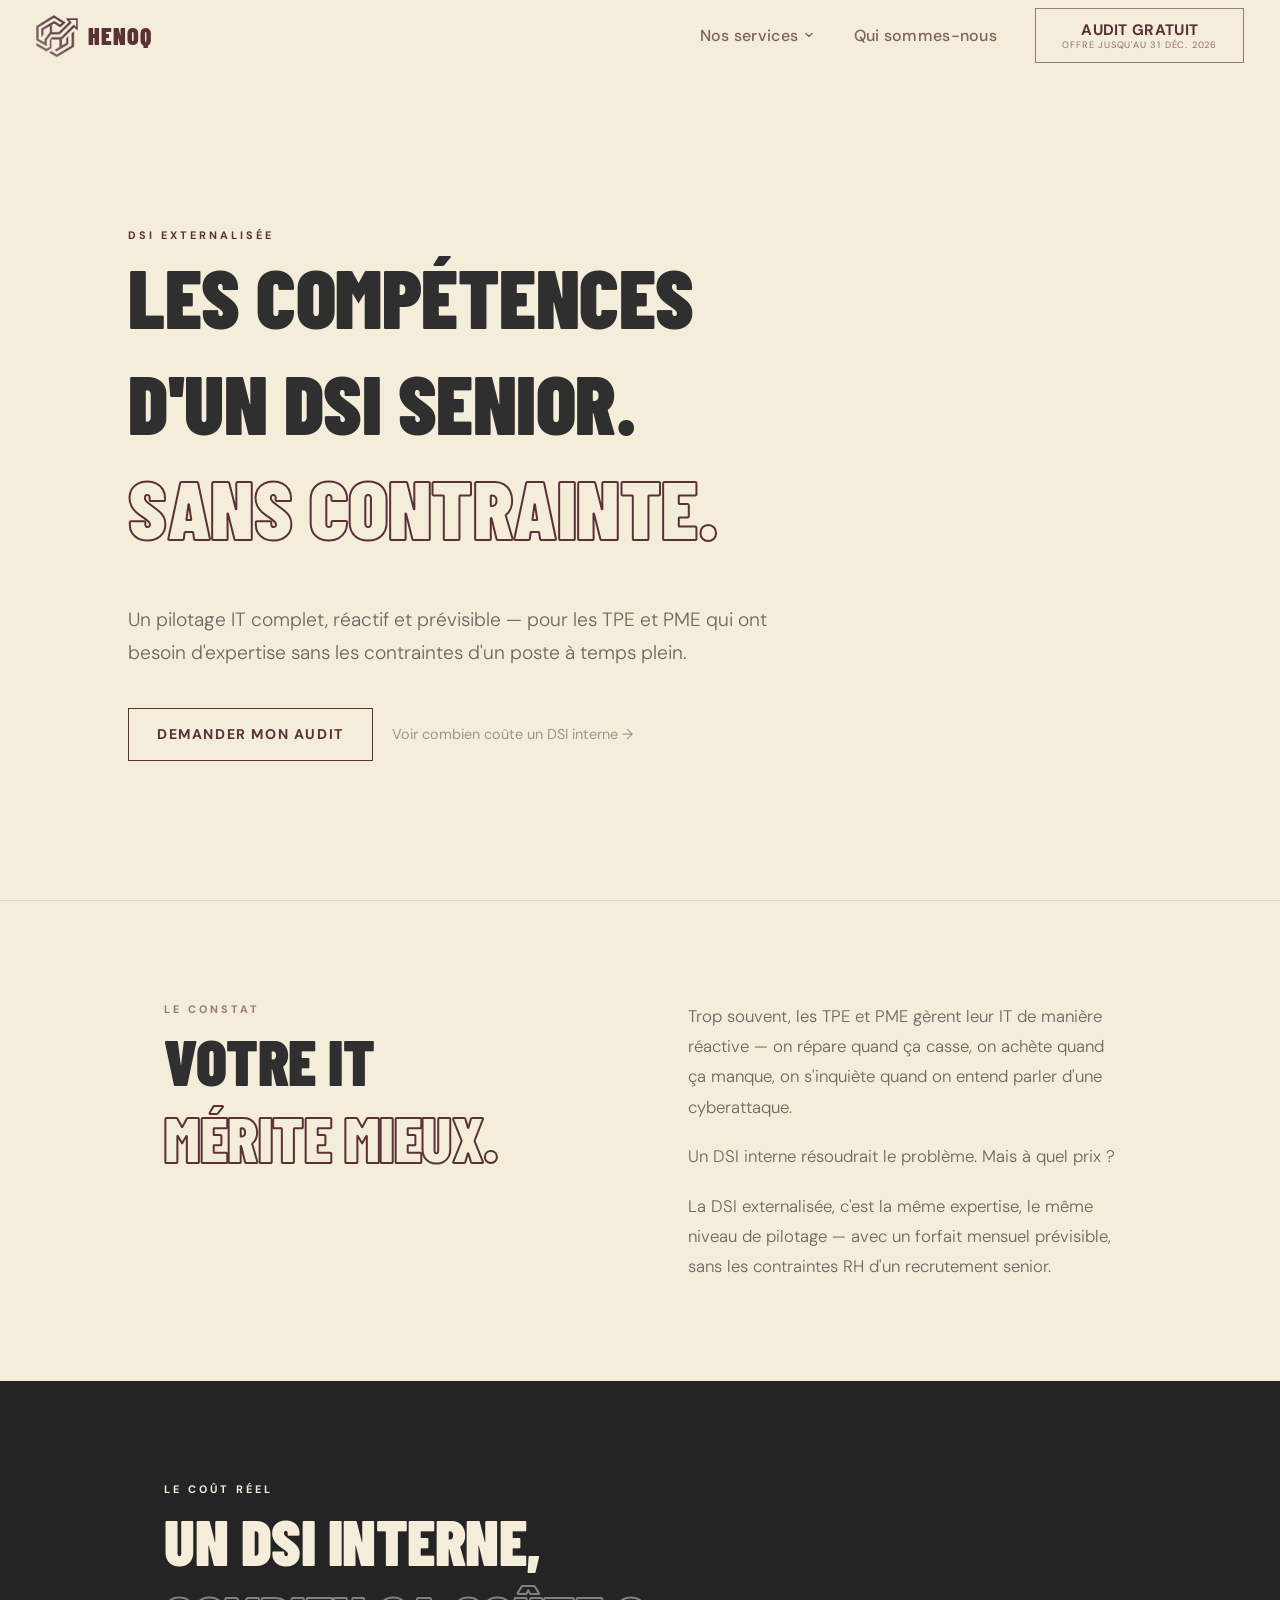
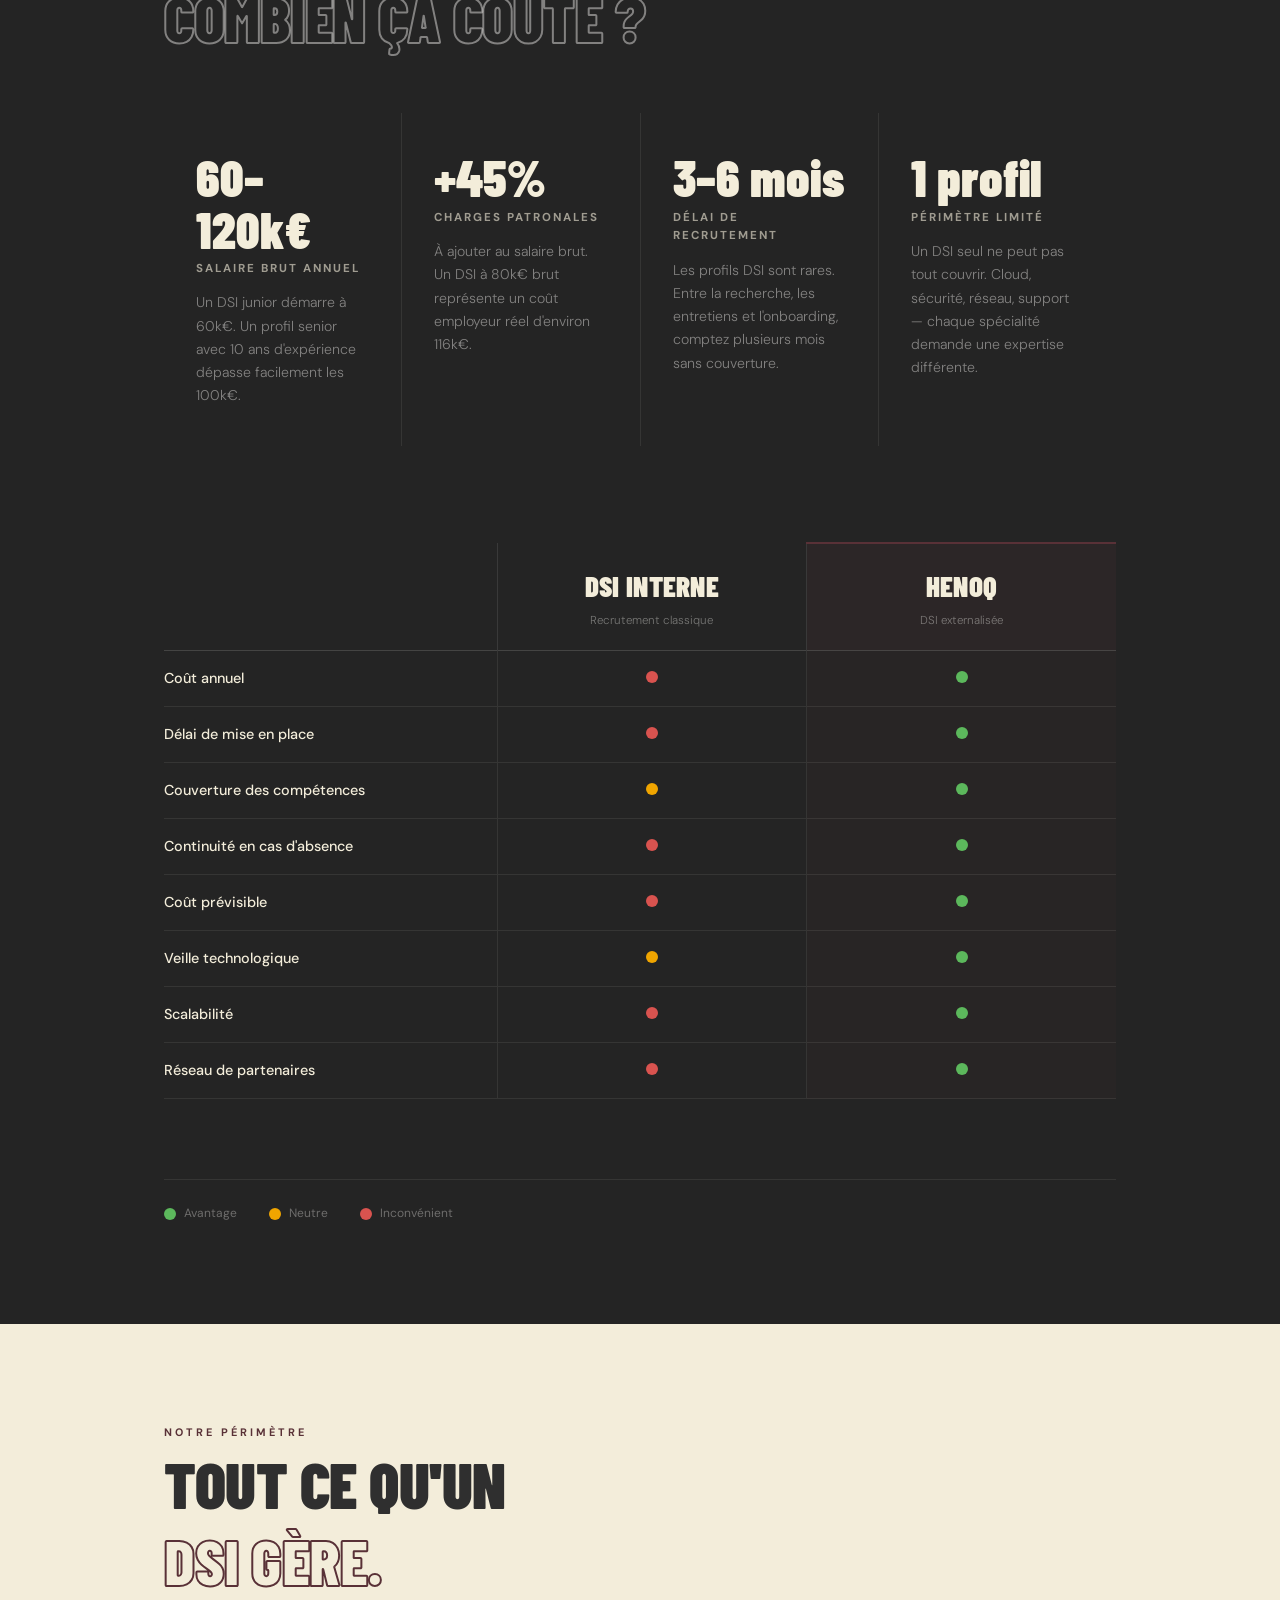
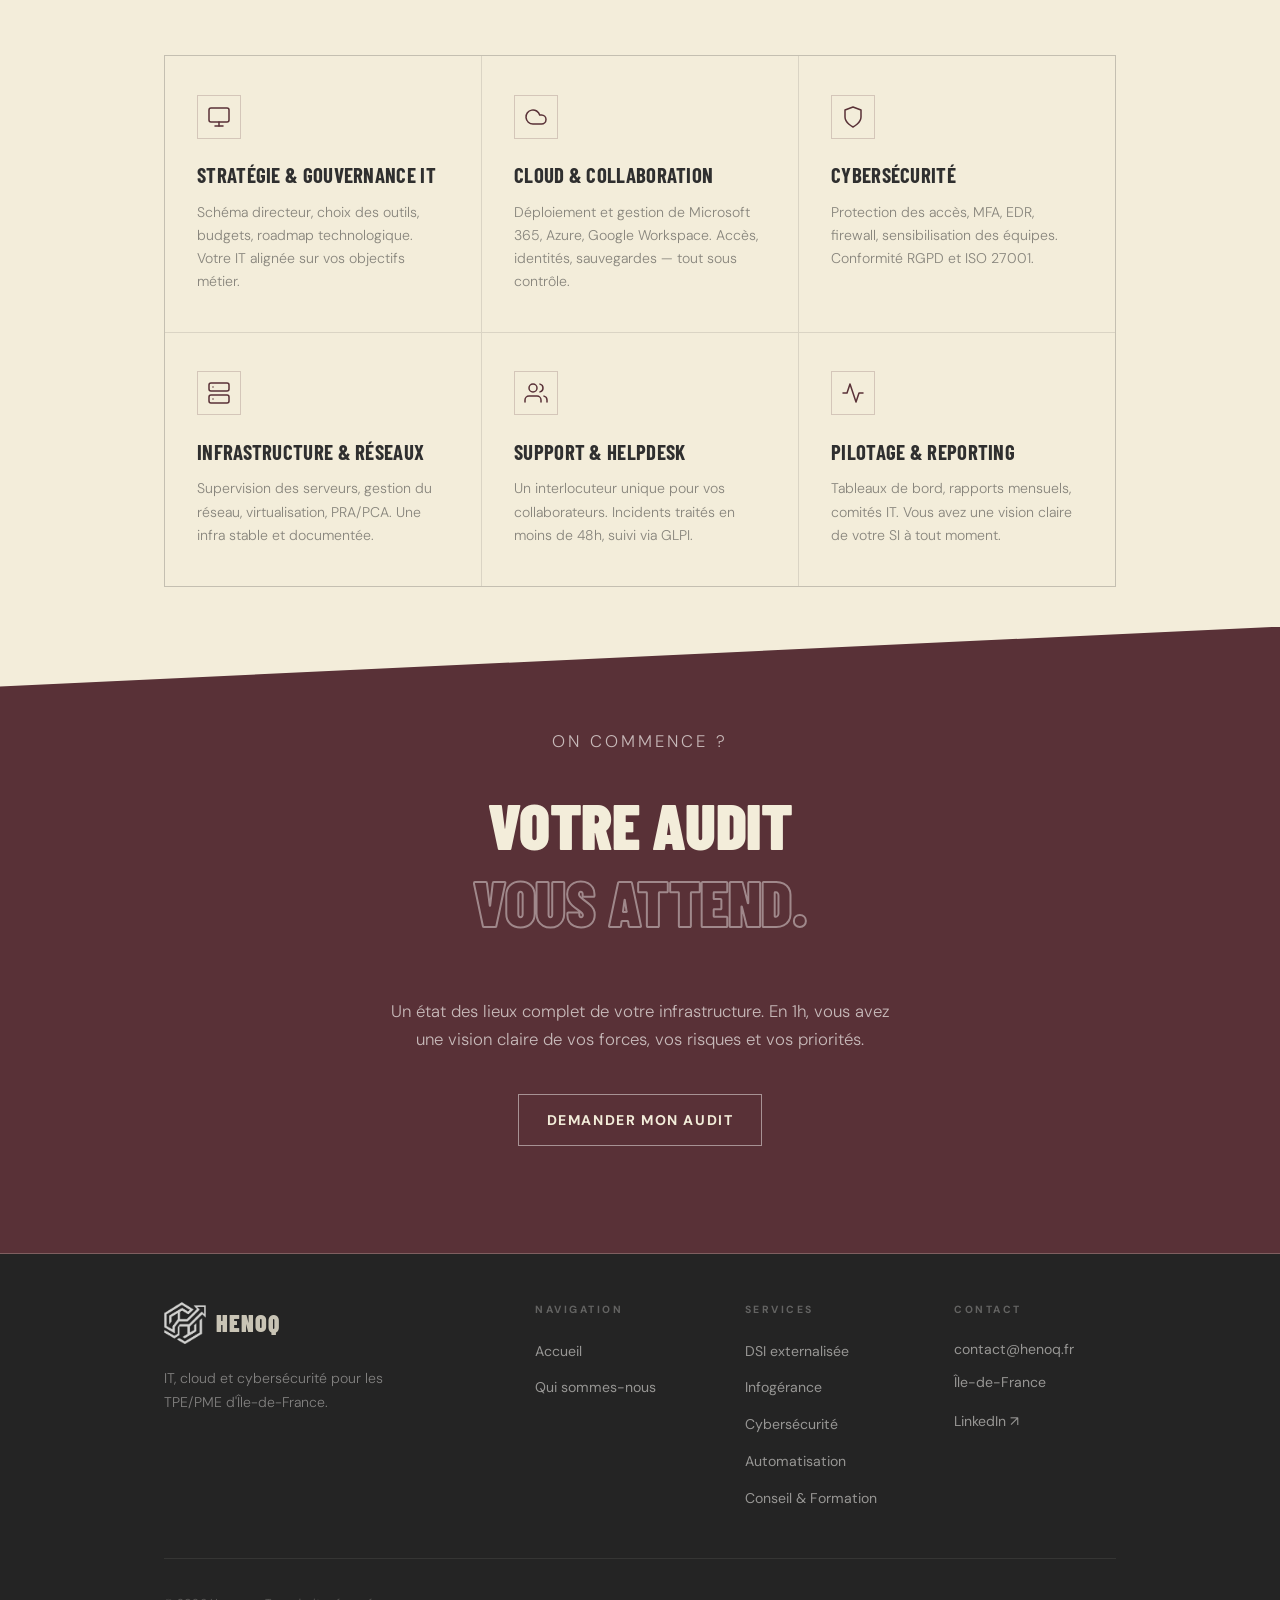
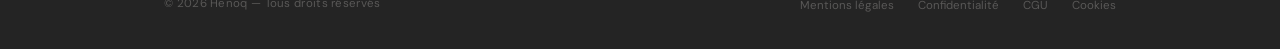
==== commit 06a65bd3: "Ajout des nouvelles pages" ====
--- a/dsi.html
+++ b/dsi.html
@@ -238,60 +238,7 @@
 
   </main>
 
-  <!-- FOOTER -->
-  <footer id="footer" role="contentinfo">
-    <div class="wrap">
-      <div class="footer-inner">
-        <div class="footer-brand reveal">
-          <a href="index.html" class="nav-brand" aria-label="Henoq — accueil">
-            <img src="assets/images/logo.svg" alt="Henoq" class="nav-logo-img" onerror="this.src='assets/images/logo.png'" />
-            <span class="nav-wordmark">HENOQ</span>
-          </a>
-          <p class="footer-tagline">IT, cloud et cybersécurité pour les TPE/PME d'Île-de-France.</p>
-        </div>
-        <nav aria-label="Navigation secondaire" class="reveal reveal-d1">
-          <p class="footer-col-title">Navigation</p>
-          <ul class="footer-links" role="list">
-            <li><a href="index.html">Accueil</a></li>
-            <li><a href="qui-sommes-nous.html">Qui sommes-nous</a></li>
-            <li><a href="contact.html">Contact</a></li>
-          </ul>
-        </nav>
-        <nav aria-label="Nos services" class="reveal reveal-d2">
-          <p class="footer-col-title">Services</p>
-          <ul class="footer-links" role="list">
-            <li><a href="dsi.html">DSI externalisée</a></li>
-            <li><a href="cybersecurite.html">Cybersécurité</a></li>
-            <li><a href="infogerance.html">Infogérance</a></li>
-            <li><a href="automatisation.html">Automatisation</a></li>
-          </ul>
-        </nav>
-        <div>
-          <p class="footer-col-title">Contact</p>
-          <p class="footer-contact-item"><a href="mailto:contact@henoq.fr">contact@henoq.fr</a></p>
-          <p class="footer-contact-item">Île-de-France</p>
-          <p class="footer-contact-item" style="margin-top:1rem">
-            <a href="https://www.linkedin.com/company/henoq" target="_blank" rel="noopener noreferrer">LinkedIn ↗</a>
-          </p>
-        </div>
-      </div>
-      <div class="footer-bottom">
-        <p class="footer-copy">© <span id="yr"></span> Henoq — Tous droits réservés</p>
-        <nav aria-label="Mentions légales">
-          <ul class="footer-legal" role="list">
-            <li><a href="mentions-legales.html">Mentions légales</a></li>
-            <li><a href="confidentialite.html">Confidentialité</a></li>
-          </ul>
-        </nav>
-      </div>
-    </div>
-  </footer>
-
-  <button id="btt" aria-label="Retour en haut">
-    <svg viewBox="0 0 24 24" fill="none" stroke="currentColor" stroke-width="2" stroke-linecap="round" stroke-linejoin="round">
-      <polyline points="18 15 12 9 6 15"></polyline>
-    </svg>
-  </button>
+  <div id="footer-placeholder"></div>
 
   <script src="js/nav.js"></script>
   <script src="js/dsi.js"></script>
